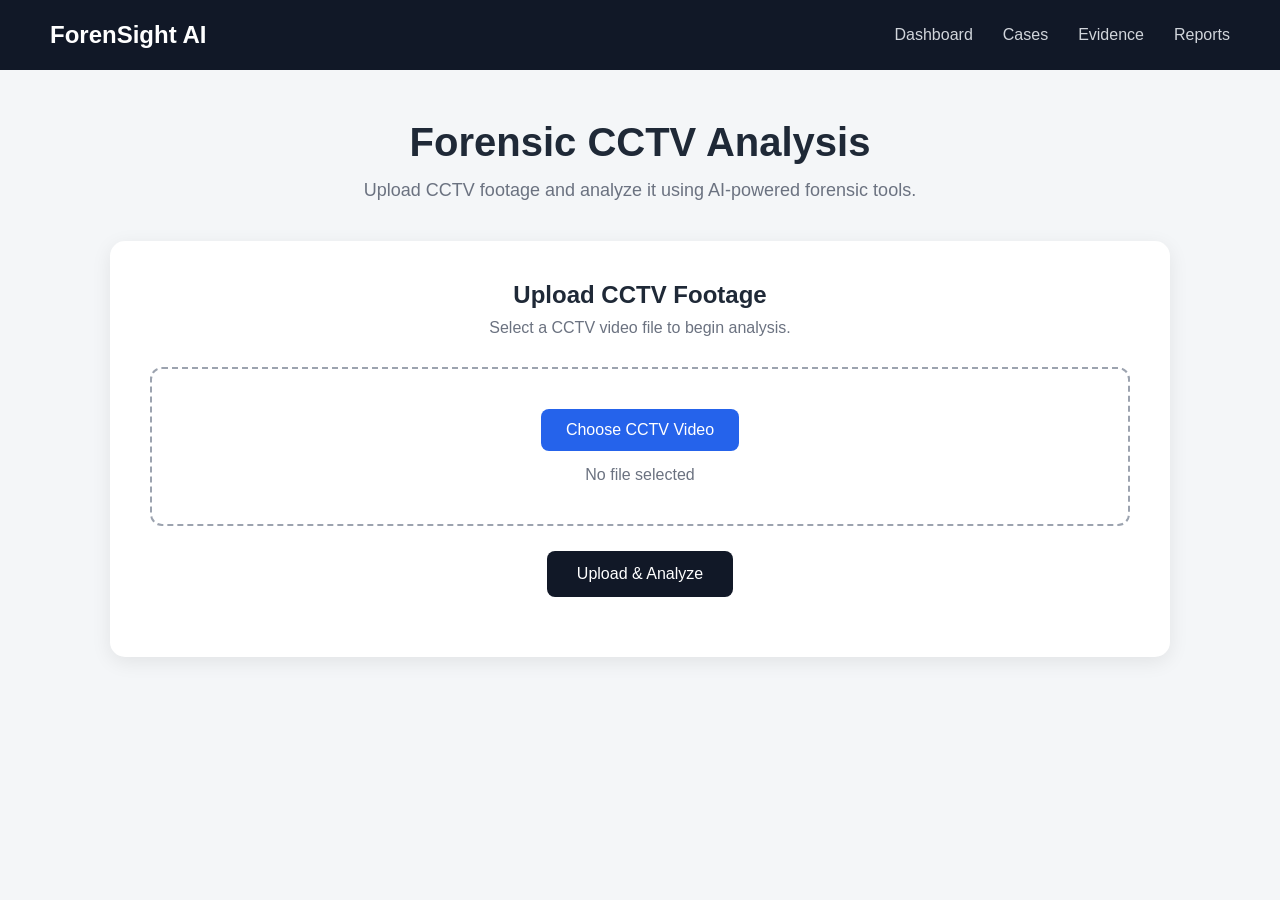
==== frontend/index.html @ e1da3670 "Add ForenSight AI FastAPI backend and frontend" ====
<!DOCTYPE html>
<html lang="en">

<head>
    <meta charset="UTF-8">

    <meta name="viewport"
          content="width=device-width, initial-scale=1.0">

    <title>ForenSight AI</title>

    <link rel="stylesheet" href="style.css">
</head>

<body>

    <nav class="navbar">

        <div class="logo">
            ForenSight AI
        </div>

        <div class="nav-links">
            <a href="#">Dashboard</a>
            <a href="#">Cases</a>
            <a href="#">Evidence</a>
            <a href="#">Reports</a>
        </div>

    </nav>


    <main class="container">

        <section class="hero">

            <h1>Forensic CCTV Analysis</h1>

            <p>
                Upload CCTV footage and analyze it using
                AI-powered forensic tools.
            </p>

        </section>


        <section class="upload-card">

            <h2>Upload CCTV Footage</h2>

            <p class="description">
                Select a CCTV video file to begin analysis.
            </p>

            <div class="upload-area">

                <input
                    type="file"
                    id="videoInput"
                    accept="video/*"
                >

                <label for="videoInput">
                    Choose CCTV Video
                </label>

                <p id="fileName">
                    No file selected
                </p>

            </div>


            <button
                id="uploadButton"
                onclick="uploadVideo()">

                Upload & Analyze

            </button>


            <div
                id="status"
                class="status">
            </div>

        </section>


        <section
            id="result"
            class="result-card hidden">

            <h2>Upload Result</h2>

            <div id="resultContent"></div>

        </section>

    </main>


    <script src="script.js"></script>

</body>

</html>
---- frontend/style.css ----
* {
    margin: 0;
    padding: 0;
    box-sizing: border-box;
}

body {
    font-family: Arial, sans-serif;
    background: #f4f6f8;
    color: #1f2937;
}


/* Navbar */

.navbar {
    height: 70px;
    background: #111827;
    color: white;

    display: flex;
    align-items: center;
    justify-content: space-between;

    padding: 0 50px;
}

.logo {
    font-size: 24px;
    font-weight: bold;
}

.nav-links {
    display: flex;
    gap: 30px;
}

.nav-links a {
    color: #d1d5db;
    text-decoration: none;
}

.nav-links a:hover {
    color: white;
}


/* Main */

.container {
    max-width: 1100px;
    margin: auto;
    padding: 50px 20px;
}


/* Hero */

.hero {
    text-align: center;
    margin-bottom: 40px;
}

.hero h1 {
    font-size: 40px;
    margin-bottom: 15px;
}

.hero p {
    color: #6b7280;
    font-size: 18px;
}


/* Upload card */

.upload-card {
    background: white;
    padding: 40px;

    border-radius: 15px;

    box-shadow:
        0 5px 20px rgba(0, 0, 0, 0.08);

    text-align: center;
}

.upload-card h2 {
    margin-bottom: 10px;
}

.description {
    color: #6b7280;
    margin-bottom: 30px;
}


/* Upload area */

.upload-area {
    border: 2px dashed #9ca3af;

    border-radius: 12px;

    padding: 40px;

    margin-bottom: 25px;
}

.upload-area input {
    display: none;
}

.upload-area label {
    display: inline-block;

    padding: 12px 25px;

    background: #2563eb;

    color: white;

    border-radius: 8px;

    cursor: pointer;
}

.upload-area label:hover {
    background: #1d4ed8;
}

#fileName {
    margin-top: 15px;
    color: #6b7280;
}


/* Button */

button {
    border: none;

    background: #111827;

    color: white;

    padding: 14px 30px;

    border-radius: 8px;

    font-size: 16px;

    cursor: pointer;
}

button:hover {
    background: #374151;
}

button:disabled {
    background: #9ca3af;
    cursor: not-allowed;
}


/* Status */

.status {
    margin-top: 20px;
    font-weight: bold;
}


/* Result */

.result-card {
    background: white;

    margin-top: 30px;

    padding: 30px;

    border-radius: 15px;

    box-shadow:
        0 5px 20px rgba(0, 0, 0, 0.08);
}

.result-card h2 {
    margin-bottom: 20px;
}

.hidden {
    display: none;
}
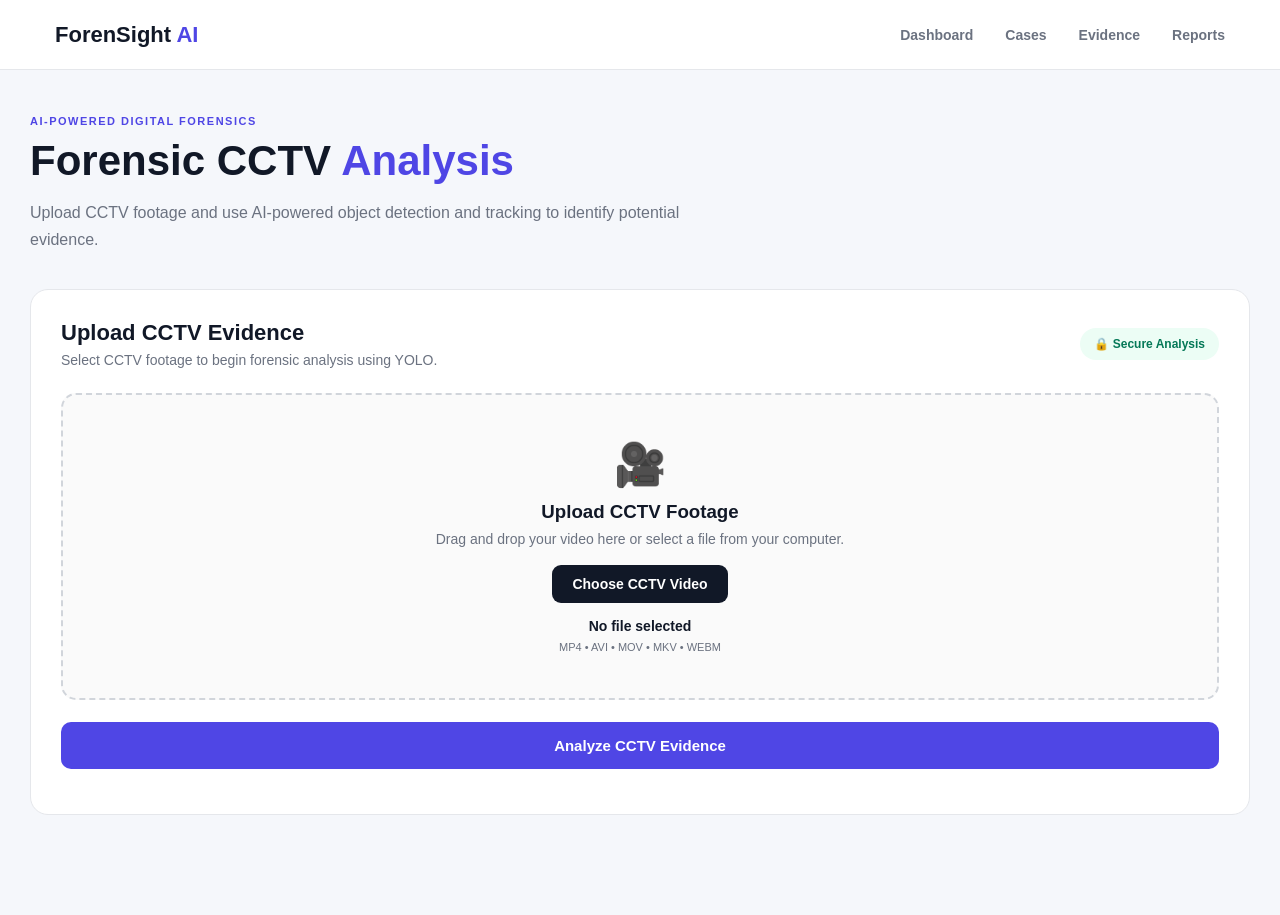
==== commit 2331f1c2: "Update YOLO video processing and download functionality" ====
--- a/frontend/index.html
+++ b/frontend/index.html
@@ -1,108 +1,500 @@
 <!DOCTYPE html>
+
 <html lang="en">
 
 <head>
+
+
     <meta charset="UTF-8">
 
-    <meta name="viewport"
-          content="width=device-width, initial-scale=1.0">
+    <meta name="viewport" content="width=device-width, initial-scale=1.0">
 
     <title>ForenSight AI</title>
 
     <link rel="stylesheet" href="style.css">
+
+
 </head>
 
 <body>
 
+    <!-- NAVBAR -->
+
     <nav class="navbar">
 
         <div class="logo">
-            ForenSight AI
+            ForenSight <span>AI</span>
         </div>
 
         <div class="nav-links">
+
             <a href="#">Dashboard</a>
             <a href="#">Cases</a>
             <a href="#">Evidence</a>
             <a href="#">Reports</a>
+
         </div>
 
     </nav>
 
 
+    <!-- MAIN -->
+
     <main class="container">
 
+        <!-- HERO -->
+
         <section class="hero">
 
-            <h1>Forensic CCTV Analysis</h1>
-
-            <p>
-                Upload CCTV footage and analyze it using
-                AI-powered forensic tools.
-            </p>
+            <div>
+
+                <div class="eyebrow">
+                    AI-POWERED DIGITAL FORENSICS
+                </div>
+
+                <h1>
+                    Forensic CCTV
+                    <span>Analysis</span>
+                </h1>
+
+                <p>
+                    Upload CCTV footage and use AI-powered
+                    object detection and tracking to identify
+                    potential evidence.
+                </p>
+
+            </div>
 
         </section>
 
 
+        <!-- UPLOAD -->
+
         <section class="upload-card">
 
-            <h2>Upload CCTV Footage</h2>
-
-            <p class="description">
-                Select a CCTV video file to begin analysis.
-            </p>
+            <div class="section-title">
+
+                <div>
+
+                    <h2>
+                        Upload CCTV Evidence
+                    </h2>
+
+                    <p class="description">
+                        Select CCTV footage to begin forensic
+                        analysis using YOLO.
+                    </p>
+
+                </div>
+
+                <div class="security-badge">
+                    🔒 Secure Analysis
+                </div>
+
+            </div>
+
 
             <div class="upload-area">
 
-                <input
-                    type="file"
-                    id="videoInput"
-                    accept="video/*"
-                >
-
-                <label for="videoInput">
+                <div class="upload-icon">
+                    🎥
+                </div>
+
+                <h3>
+                    Upload CCTV Footage
+                </h3>
+
+                <p>
+                    Drag and drop your video here or
+                    select a file from your computer.
+                </p>
+
+                <input type="file" id="videoInput" accept="video/mp4,video/avi,video/mov,video/mkv,video/webm">
+
+                <label for="videoInput" class="choose-button">
+
                     Choose CCTV Video
+
                 </label>
 
-                <p id="fileName">
+                <p id="fileName" class="file-name">
                     No file selected
                 </p>
 
-            </div>
-
-
-            <button
-                id="uploadButton"
-                onclick="uploadVideo()">
-
-                Upload & Analyze
+                <p class="supported">
+                    MP4 • AVI • MOV • MKV • WEBM
+                </p>
+
+            </div>
+
+
+            <button id="uploadButton" class="analyze-button" onclick="uploadVideo()">
+
+                <span id="buttonText">
+                    Analyze CCTV Evidence
+                </span>
 
             </button>
 
 
-            <div
-                id="status"
-                class="status">
+            <!-- STATUS -->
+
+            <div id="status" class="status">
             </div>
 
         </section>
 
 
-        <section
-            id="result"
-            class="result-card hidden">
-
-            <h2>Upload Result</h2>
-
-            <div id="resultContent"></div>
+        <!-- LOADING -->
+
+        <section id="loading" class="loading-card hidden">
+
+            <div class="spinner"></div>
+
+            <h3>
+                Analyzing CCTV Footage
+            </h3>
+
+            <p>
+                YOLO is detecting and tracking objects.
+                Please wait while the evidence is processed.
+            </p>
 
         </section>
 
+
+        <!-- RESULTS -->
+
+        <section id="result" class="results-section hidden">
+
+
+            <!-- RESULT HEADER -->
+
+            <div class="result-header">
+
+                <div>
+
+                    <div class="eyebrow">
+                        ANALYSIS COMPLETE
+                    </div>
+
+                    <h2>
+                        Evidence Analysis Results
+                    </h2>
+
+                    <p id="analysisId">
+                    </p>
+
+                </div>
+
+
+                <a id="downloadJson" class="download-button" href="#" download>
+
+                    ↓ Download Evidence JSON
+
+                </a>
+
+            </div>
+
+
+            <!-- STAT CARDS -->
+
+            <div class="stats-grid">
+
+                <div class="stat-card">
+
+                    <div class="stat-icon">
+                        🎯
+                    </div>
+
+                    <div>
+
+                        <p>
+                            Total Detections
+                        </p>
+
+                        <h2 id="totalDetections">
+                            0
+                        </h2>
+
+                    </div>
+
+                </div>
+
+
+                <div class="stat-card">
+
+                    <div class="stat-icon">
+                        👤
+                    </div>
+
+                    <div>
+
+                        <p>
+                            Persons
+                        </p>
+
+                        <h2 id="personCount">
+                            0
+                        </h2>
+
+                    </div>
+
+                </div>
+
+
+                <div class="stat-card">
+
+                    <div class="stat-icon">
+                        🚗
+                    </div>
+
+                    <div>
+
+                        <p>
+                            Vehicles
+                        </p>
+
+                        <h2 id="vehicleCount">
+                            0
+                        </h2>
+
+                    </div>
+
+                </div>
+
+
+                <div class="stat-card">
+
+                    <div class="stat-icon">
+                        🔎
+                    </div>
+
+                    <div>
+
+                        <p>
+                            Object Types
+                        </p>
+
+                        <h2 id="objectTypeCount">
+                            0
+                        </h2>
+
+                    </div>
+
+                </div>
+
+            </div>
+
+
+            <!-- OBJECT SUMMARY -->
+
+            <div class="content-card">
+
+                <div class="card-heading">
+
+                    <div>
+
+                        <h2>
+                            Detection Summary
+                        </h2>
+
+                        <p>
+                            Objects identified in the CCTV
+                            footage.
+                        </p>
+
+                    </div>
+
+                </div>
+
+
+                <div id="objectSummary" class="object-grid">
+
+                </div>
+
+            </div>
+
+
+            <!-- ANNOTATED VIDEO -->
+
+            <div class="content-card">
+
+                <div class="card-heading">
+
+                    <div>
+
+                        <h2>
+                            Annotated CCTV Footage
+                        </h2>
+
+                        <p>
+                            YOLO object detection and tracking
+                            results.
+                        </p>
+
+                    </div>
+
+                </div>
+
+
+                <div class="video-download-section">
+
+                    <a id="downloadVideo" href="#" class="download-btn">
+                        ⬇ Download Annotated Video
+                    </a>
+
+                </div>
+
+            </div>
+
+
+            <!-- DETECTION EVENTS -->
+
+            <div class="content-card">
+
+                <div class="card-heading">
+
+                    <div>
+
+                        <h2>
+                            Detection Events
+                        </h2>
+
+                        <p>
+                            Objects detected throughout the
+                            CCTV footage.
+                        </p>
+
+                    </div>
+
+                </div>
+
+
+                <div class="table-wrapper">
+
+                    <table>
+
+                        <thead>
+
+                            <tr>
+
+                                <th>
+                                    Object
+                                </th>
+
+                                <th>
+                                    Track ID
+                                </th>
+
+                                <th>
+                                    Timestamp
+                                </th>
+
+                                <th>
+                                    Confidence
+                                </th>
+
+                                <th>
+                                    Frame
+                                </th>
+
+                                <th>
+                                    Bounding Box
+                                </th>
+
+                            </tr>
+
+                        </thead>
+
+                        <tbody id="detectionsTable">
+
+                        </tbody>
+
+                    </table>
+
+                </div>
+
+
+                <p id="tableNote" class="table-note">
+
+                </p>
+
+            </div>
+
+
+            <!-- FORENSIC INFORMATION -->
+
+            <div class="content-card forensic-card">
+
+                <div class="card-heading">
+
+                    <div>
+
+                        <h2>
+                            Forensic Evidence Information
+                        </h2>
+
+                        <p>
+                            Information generated from the
+                            CCTV analysis.
+                        </p>
+
+                    </div>
+
+                </div>
+
+
+                <div class="forensic-grid">
+
+                    <div>
+
+                        <span>
+                            Analysis ID
+                        </span>
+
+                        <strong id="forensicAnalysisId">
+                        </strong>
+
+                    </div>
+
+
+                    <div>
+
+                        <span>
+                            Total Detections
+                        </span>
+
+                        <strong id="forensicDetections">
+                        </strong>
+
+                    </div>
+
+
+                    <div>
+
+                        <span>
+                            Processing Status
+                        </span>
+
+                        <strong class="complete">
+                            Complete
+                        </strong>
+
+                    </div>
+
+                </div>
+
+            </div>
+
+        </section>
+
     </main>
 
 
     <script src="script.js"></script>
 
+
 </body>
 
 </html>
--- a/frontend/style.css
+++ b/frontend/style.css
@@ -1,196 +1,611 @@
 * {
-    margin: 0;
-    padding: 0;
-    box-sizing: border-box;
-}
+  margin: 0;
+  padding: 0;
+  box-sizing: border-box;
+  }
 
 body {
-    font-family: Arial, sans-serif;
-    background: #f4f6f8;
-    color: #1f2937;
-}
-
-
-/* Navbar */
+font-family: Arial, Helvetica, sans-serif;
+background: #f5f7fb;
+color: #111827;
+}
+
+/* NAVBAR */
 
 .navbar {
-    height: 70px;
-    background: #111827;
-    color: white;
-
-    display: flex;
-    align-items: center;
-    justify-content: space-between;
-
-    padding: 0 50px;
+height: 70px;
+background: #ffffff;
+border-bottom: 1px solid #e5e7eb;
+
+
+display: flex;
+align-items: center;
+justify-content: space-between;
+
+padding: 0 55px;
+
+position: sticky;
+top: 0;
+z-index: 100;
+
+
 }
 
 .logo {
-    font-size: 24px;
-    font-weight: bold;
+font-size: 22px;
+font-weight: 700;
+color: #111827;
+}
+
+.logo span {
+color: #4f46e5;
 }
 
 .nav-links {
-    display: flex;
-    gap: 30px;
+display: flex;
+gap: 32px;
 }
 
 .nav-links a {
-    color: #d1d5db;
+text-decoration: none;
+color: #6b7280;
+font-size: 14px;
+font-weight: 600;
+padding: 25px 0;
+}
+
+.nav-links a:hover,
+.nav-links a.active {
+color: #4f46e5;
+}
+
+/* MAIN */
+
+.container {
+max-width: 1350px;
+margin: auto;
+padding: 45px 30px 70px;
+}
+
+/* HERO */
+
+.hero {
+margin-bottom: 35px;
+}
+
+.eyebrow {
+color: #4f46e5;
+font-size: 11px;
+font-weight: 700;
+letter-spacing: 1.5px;
+margin-bottom: 10px;
+}
+
+.hero h1 {
+font-size: 42px;
+line-height: 1.15;
+margin-bottom: 14px;
+}
+
+.hero h1 span {
+color: #4f46e5;
+}
+
+.hero p {
+max-width: 650px;
+color: #6b7280;
+line-height: 1.7;
+font-size: 16px;
+}
+
+/* UPLOAD CARD */
+
+.upload-card {
+background: #ffffff;
+border: 1px solid #e5e7eb;
+border-radius: 18px;
+padding: 30px;
+margin-bottom: 30px;
+}
+
+.section-title {
+display: flex;
+justify-content: space-between;
+align-items: center;
+margin-bottom: 25px;
+}
+
+.section-title h2 {
+font-size: 22px;
+margin-bottom: 6px;
+}
+
+.description {
+color: #6b7280;
+font-size: 14px;
+}
+
+.security-badge {
+background: #ecfdf5;
+color: #047857;
+padding: 9px 14px;
+border-radius: 20px;
+font-size: 12px;
+font-weight: 600;
+}
+
+/* UPLOAD AREA */
+
+.upload-area {
+border: 2px dashed #d1d5db;
+border-radius: 15px;
+padding: 45px 20px;
+text-align: center;
+background: #fafafa;
+transition: 0.2s;
+}
+
+.upload-area:hover {
+border-color: #4f46e5;
+background: #f8f7ff;
+}
+
+.upload-icon {
+font-size: 42px;
+margin-bottom: 12px;
+}
+
+.upload-area h3 {
+margin-bottom: 8px;
+}
+
+.upload-area p {
+color: #6b7280;
+font-size: 14px;
+}
+
+#videoInput {
+display: none;
+}
+
+.choose-button {
+display: inline-block;
+margin-top: 18px;
+padding: 11px 20px;
+background: #111827;
+color: white;
+border-radius: 9px;
+cursor: pointer;
+font-size: 14px;
+font-weight: 600;
+}
+
+.choose-button:hover {
+background: #374151;
+}
+
+.file-name {
+margin-top: 15px;
+font-weight: 600;
+color: #111827 !important;
+}
+
+.supported {
+margin-top: 7px;
+font-size: 11px !important;
+}
+
+/* ANALYZE BUTTON */
+
+.analyze-button {
+width: 100%;
+border: none;
+border-radius: 10px;
+background: #4f46e5;
+color: white;
+padding: 15px;
+margin-top: 22px;
+font-size: 15px;
+font-weight: 700;
+cursor: pointer;
+}
+
+.analyze-button:hover {
+background: #4338ca;
+}
+
+.analyze-button:disabled {
+opacity: 0.55;
+cursor: not-allowed;
+}
+
+/* STATUS */
+
+.status {
+margin-top: 15px;
+text-align: center;
+font-size: 14px;
+}
+
+.status.error {
+color: #dc2626;
+}
+
+.status.success {
+color: #059669;
+}
+
+/* LOADING */
+
+.loading-card {
+background: white;
+border: 1px solid #e5e7eb;
+border-radius: 16px;
+text-align: center;
+padding: 45px;
+margin-bottom: 30px;
+}
+
+.spinner {
+width: 42px;
+height: 42px;
+margin: 0 auto 20px;
+
+
+border: 4px solid #e5e7eb;
+border-top-color: #4f46e5;
+
+border-radius: 50%;
+
+animation: spin 0.9s linear infinite;
+
+
+}
+
+@keyframes spin {
+
+
+from {
+    transform: rotate(0deg);
+}
+
+to {
+    transform: rotate(360deg);
+}
+
+
+}
+
+.loading-card h3 {
+margin-bottom: 8px;
+}
+
+.loading-card p {
+color: #6b7280;
+font-size: 14px;
+}
+
+/* RESULTS */
+
+.results-section {
+margin-top: 40px;
+}
+
+.result-header {
+display: flex;
+justify-content: space-between;
+align-items: center;
+margin-bottom: 25px;
+}
+
+.result-header h2 {
+font-size: 27px;
+margin-bottom: 6px;
+}
+
+.result-header p {
+color: #6b7280;
+font-size: 13px;
+}
+
+.download-button {
+text-decoration: none;
+border: 1px solid #d1d5db;
+background: white;
+color: #111827;
+
+
+padding: 11px 17px;
+border-radius: 9px;
+
+font-size: 13px;
+font-weight: 600;
+
+
+}
+
+.download-button:hover {
+border-color: #4f46e5;
+color: #4f46e5;
+}
+
+/* STATS */
+
+.stats-grid {
+display: grid;
+grid-template-columns: repeat(4, 1fr);
+gap: 18px;
+margin-bottom: 25px;
+}
+
+.stat-card {
+background: white;
+border: 1px solid #e5e7eb;
+border-radius: 14px;
+
+
+padding: 22px;
+
+display: flex;
+align-items: center;
+gap: 15px;
+
+
+}
+
+.stat-icon {
+width: 48px;
+height: 48px;
+
+
+display: flex;
+align-items: center;
+justify-content: center;
+
+background: #f3f4f6;
+border-radius: 12px;
+
+font-size: 22px;
+
+
+}
+
+.stat-card p {
+color: #6b7280;
+font-size: 12px;
+}
+
+.stat-card h2 {
+font-size: 27px;
+margin-top: 4px;
+}
+
+/* CONTENT CARD */
+
+.content-card {
+background: white;
+border: 1px solid #e5e7eb;
+border-radius: 16px;
+padding: 25px;
+margin-bottom: 25px;
+}
+
+.card-heading {
+margin-bottom: 22px;
+}
+
+.card-heading h2 {
+font-size: 20px;
+margin-bottom: 5px;
+}
+
+.card-heading p {
+color: #6b7280;
+font-size: 13px;
+}
+
+/* OBJECT GRID */
+
+.object-grid {
+display: grid;
+grid-template-columns:
+repeat(auto-fill, minmax(170px, 1fr));
+
+gap: 15px;
+
+
+}
+
+.object-card {
+border: 1px solid #e5e7eb;
+border-radius: 12px;
+padding: 18px;
+background: #fafafa;
+}
+
+.object-name {
+text-transform: capitalize;
+font-weight: 700;
+}
+
+.object-count {
+font-size: 28px;
+font-weight: 700;
+margin-top: 8px;
+}
+
+.object-label {
+color: #6b7280;
+font-size: 12px;
+margin-top: 3px;
+}
+
+/* VIDEO */
+
+.video-container {
+width: 100%;
+background: skyblue;
+border-radius: 12px;
+overflow: hidden;
+}
+
+.video-download-section {
+    margin-top: 20px;
+    text-align: center;
+}
+
+.download-btn {
+    display: inline-block;
+    padding: 12px 22px;
+    border-radius: 8px;
     text-decoration: none;
-}
-
-.nav-links a:hover {
-    color: white;
-}
-
-
-/* Main */
+    font-weight: 600;
+    cursor: pointer;
+}
+
+
+/* TABLE */
+
+.table-wrapper {
+width: 100%;
+overflow-x: auto;
+}
+
+table {
+width: 100%;
+border-collapse: collapse;
+min-width: 800px;
+}
+
+th {
+background: #f9fafb;
+color: #6b7280;
+text-align: left;
+
+
+font-size: 11px;
+text-transform: uppercase;
+letter-spacing: 0.5px;
+
+padding: 13px;
+border-bottom: 1px solid #e5e7eb;
+
+
+}
+
+td {
+padding: 13px;
+border-bottom: 1px solid #f0f0f0;
+
+
+font-size: 13px;
+
+
+}
+
+td strong {
+text-transform: capitalize;
+}
+
+.table-note {
+margin-top: 15px;
+color: #6b7280;
+font-size: 12px;
+}
+
+
+
+
+/* FORENSIC INFO */
+
+.forensic-grid {
+display: grid;
+grid-template-columns: repeat(3, 1fr);
+gap: 18px;
+}
+
+.forensic-grid div {
+background: #f9fafb;
+border: 1px solid #e5e7eb;
+border-radius: 10px;
+padding: 17px;
+}
+
+.forensic-grid span {
+display: block;
+color: #6b7280;
+font-size: 12px;
+margin-bottom: 7px;
+}
+
+.forensic-grid strong {
+font-size: 14px;
+}
+
+.complete {
+color: #059669;
+}
+
+/* HIDDEN */
+
+.hidden {
+display: none !important;
+}
+
+/* MOBILE */
+
+@media (max-width: 900px) {
+
+
+.stats-grid {
+    grid-template-columns: repeat(2, 1fr);
+}
+
+.forensic-grid {
+    grid-template-columns: 1fr;
+}
+
+
+}
+
+@media (max-width: 650px) {
+
+
+.navbar {
+    padding: 0 20px;
+}
+
+.nav-links {
+    gap: 14px;
+}
+
+.nav-links a {
+    font-size: 12px;
+}
 
 .container {
-    max-width: 1100px;
-    margin: auto;
-    padding: 50px 20px;
-}
-
-
-/* Hero */
-
-.hero {
-    text-align: center;
-    margin-bottom: 40px;
+    padding: 30px 15px;
 }
 
 .hero h1 {
-    font-size: 40px;
-    margin-bottom: 15px;
-}
-
-.hero p {
-    color: #6b7280;
-    font-size: 18px;
-}
-
-
-/* Upload card */
-
-.upload-card {
-    background: white;
-    padding: 40px;
-
-    border-radius: 15px;
-
-    box-shadow:
-        0 5px 20px rgba(0, 0, 0, 0.08);
-
-    text-align: center;
-}
-
-.upload-card h2 {
-    margin-bottom: 10px;
-}
-
-.description {
-    color: #6b7280;
-    margin-bottom: 30px;
-}
-
-
-/* Upload area */
-
-.upload-area {
-    border: 2px dashed #9ca3af;
-
-    border-radius: 12px;
-
-    padding: 40px;
-
-    margin-bottom: 25px;
-}
-
-.upload-area input {
-    display: none;
-}
-
-.upload-area label {
-    display: inline-block;
-
-    padding: 12px 25px;
-
-    background: #2563eb;
-
-    color: white;
-
-    border-radius: 8px;
-
-    cursor: pointer;
-}
-
-.upload-area label:hover {
-    background: #1d4ed8;
-}
-
-#fileName {
-    margin-top: 15px;
-    color: #6b7280;
-}
-
-
-/* Button */
-
-button {
-    border: none;
-
-    background: #111827;
-
-    color: white;
-
-    padding: 14px 30px;
-
-    border-radius: 8px;
-
-    font-size: 16px;
-
-    cursor: pointer;
-}
-
-button:hover {
-    background: #374151;
-}
-
-button:disabled {
-    background: #9ca3af;
-    cursor: not-allowed;
-}
-
-
-/* Status */
-
-.status {
-    margin-top: 20px;
-    font-weight: bold;
-}
-
-
-/* Result */
-
-.result-card {
-    background: white;
-
-    margin-top: 30px;
-
-    padding: 30px;
-
-    border-radius: 15px;
-
-    box-shadow:
-        0 5px 20px rgba(0, 0, 0, 0.08);
-}
-
-.result-card h2 {
-    margin-bottom: 20px;
-}
-
-.hidden {
-    display: none;
-}+    font-size: 32px;
+}
+
+.section-title,
+.result-header {
+    align-items: flex-start;
+    flex-direction: column;
+    gap: 15px;
+}
+
+.stats-grid {
+    grid-template-columns: 1fr;
+}
+
+.upload-card,
+.content-card {
+    padding: 20px;
+}
+
+
+}
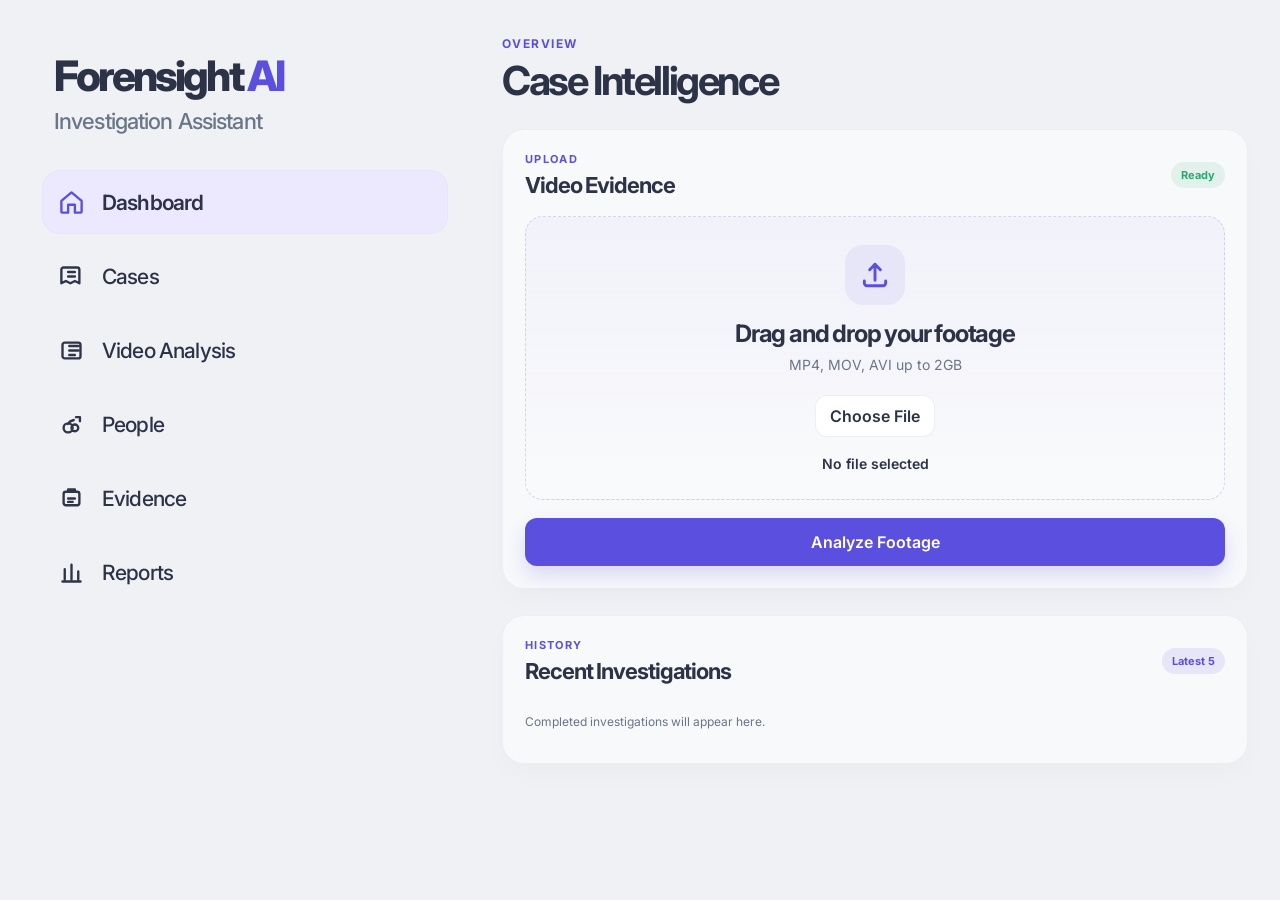
==== commit d0dd9d3e: "Updated frontend" ====
--- a/frontend/index.html
+++ b/frontend/index.html
@@ -1,500 +1,172 @@
 <!DOCTYPE html>
+<html lang="en">
+<head>
+  <meta charset="UTF-8" />
+  <meta name="viewport" content="width=device-width, initial-scale=1.0" />
+  <title>Forensight AI</title>
+  <link rel="preconnect" href="https://fonts.googleapis.com" />
+  <link rel="preconnect" href="https://fonts.gstatic.com" crossorigin />
+  <link href="https://fonts.googleapis.com/css2?family=Inter:wght@400;500;600;700;800&display=swap" rel="stylesheet" />
+  <link rel="stylesheet" href="css/style.css" />
+</head>
+<body>
+  <div class="app-shell">
+    <aside class="sidebar">
+      <div class="brand">
+        <div class="brand-title">Forensight <span>AI</span></div>
+        <div class="brand-subtitle">Investigation Assistant</div>
+      </div>
 
-<html lang="en">
-
-<head>
-
-
-    <meta charset="UTF-8">
-
-    <meta name="viewport" content="width=device-width, initial-scale=1.0">
-
-    <title>ForenSight AI</title>
-
-    <link rel="stylesheet" href="style.css">
-
-
-</head>
-
-<body>
-
-    <!-- NAVBAR -->
-
-    <nav class="navbar">
-
-        <div class="logo">
-            ForenSight <span>AI</span>
+      <nav class="nav" aria-label="Sidebar navigation">
+        <div class="nav-item active">
+          <span class="nav-icon" aria-hidden="true">
+            <svg viewBox="0 0 24 24"><path d="M3 10.5 12 3l9 7.5V20a1 1 0 0 1-1 1h-5v-7H9v7H4a1 1 0 0 1-1-1z"/></svg>
+          </span>
+          <span>Dashboard</span>
         </div>
 
-        <div class="nav-links">
-
-            <a href="#">Dashboard</a>
-            <a href="#">Cases</a>
-            <a href="#">Evidence</a>
-            <a href="#">Reports</a>
-
+        <div class="nav-item">
+          <span class="nav-icon" aria-hidden="true">
+            <svg viewBox="0 0 24 24"><path d="M7 4h10a2 2 0 0 1 2 2v12l-4-2-4 2-4-2-4 2V6a2 2 0 0 1 2-2zm2 4h6M9 12h6"/></svg>
+          </span>
+          <span>Cases</span>
         </div>
 
-    </nav>
+        <div class="nav-item">
+          <span class="nav-icon" aria-hidden="true">
+            <svg viewBox="0 0 24 24"><path d="M6 5h12a2 2 0 0 1 2 2v10a2 2 0 0 1-2 2H6a2 2 0 0 1-2-2V7a2 2 0 0 1 2-2zm4 3h8M10 12h8M10 16h5"/></svg>
+          </span>
+          <span>Video Analysis</span>
+        </div>
 
+        <div class="nav-item">
+          <span class="nav-icon" aria-hidden="true">
+            <svg viewBox="0 0 24 24"><path d="M9 19a4 4 0 1 1 0-8 4 4 0 0 1 0 8zm6-1a3 3 0 1 1 0-6 3 3 0 0 1 0 6zM8.5 11.5c1.4-1.8 3.4-3 5.5-3.5M16 5.5h3.5V9"/></svg>
+          </span>
+          <span>People</span>
+        </div>
 
-    <!-- MAIN -->
+        <div class="nav-item">
+          <span class="nav-icon" aria-hidden="true">
+            <svg viewBox="0 0 24 24"><path d="M7 6h10a2 2 0 0 1 2 2v8a2 2 0 0 1-2 2H7a2 2 0 0 1-2-2V8a2 2 0 0 1 2-2zm2 0V4h6v2M9 12h6M9 15h4"/></svg>
+          </span>
+          <span>Evidence</span>
+        </div>
 
-    <main class="container">
+        <div class="nav-item">
+          <span class="nav-icon" aria-hidden="true">
+            <svg viewBox="0 0 24 24"><path d="M6 18V9m6 9V5m6 13v-7M4 20h16"/></svg>
+          </span>
+          <span>Reports</span>
+        </div>
+      </nav>
+    </aside>
 
-        <!-- HERO -->
+    <main class="content-area" aria-label="Main content">
+      <div class="dashboard">
+        <header class="topbar">
+          <div>
+            <p class="eyebrow">Overview</p>
+            <h1>Case Intelligence</h1>
+          </div>
+        </header>
 
-        <section class="hero">
+        <section class="hero-row">
+          <div class="upload-panel panel">
+            <div class="panel-header">
+              <div>
+                <p class="eyebrow small">Upload</p>
+                <h2>Video Evidence</h2>
+              </div>
+              <span class="status-pill ok" id="statusPill">Ready</span>
+            </div>
 
-            <div>
+            <div class="upload-dropzone">
+              <input type="file" id="videoInput" accept="video/*" hidden />
+              <div class="upload-icon" aria-hidden="true">
+                <svg viewBox="0 0 24 24"><path d="M12 16V4m0 0 4 4m-4-4-4 4M4 16.5V18a2 2 0 0 0 2 2h12a2 2 0 0 0 2-2v-1.5"/></svg>
+              </div>
+              <h3>Drag and drop your footage</h3>
+              <p>MP4, MOV, AVI up to 2GB</p>
+              <button type="button" class="secondary-btn browse-btn" id="browseBtn">Choose File</button>
+              <div class="file-name" id="fileName">No file selected</div>
+            </div>
 
-                <div class="eyebrow">
-                    AI-POWERED DIGITAL FORENSICS
-                </div>
-
-                <h1>
-                    Forensic CCTV
-                    <span>Analysis</span>
-                </h1>
-
-                <p>
-                    Upload CCTV footage and use AI-powered
-                    object detection and tracking to identify
-                    potential evidence.
-                </p>
-
+            <div class="upload-actions">
+              <button type="button" class="primary-btn wide" id="analyzeBtn">Analyze Footage</button>
             </div>
+          </div>
 
         </section>
 
+        <section class="panel results-panel hidden" id="analysisResults" aria-live="polite">
+          <div class="panel-header">
+            <div>
+              <p class="eyebrow small">Analysis Output</p>
+              <h2>Detection Results</h2>
+            </div>
+            <div class="result-links">
+              <a class="secondary-btn" id="detectionsLink" href="#" target="_blank" rel="noreferrer">Open JSON</a>
+              <button type="button" class="primary-btn" id="annotatedVideoLink">View Annotated Video</button>
+            </div>
+          </div>
 
-        <!-- UPLOAD -->
+          <div class="video-preview hidden" id="videoPreview">
+            <video id="annotatedVideo" controls preload="auto">
+              Your browser does not support video playback.
+            </video>
+            <div class="video-actions">
+              <a class="secondary-btn" id="downloadVideoLink" href="#" download>Download Annotated Video</a>
+            </div>
+          </div>
 
-        <section class="upload-card">
+          <div class="result-summary">
+            <div class="result-stat">
+              <span>Total detections</span>
+              <strong id="totalDetections">0</strong>
+            </div>
+            <div class="result-stat result-objects">
+              <span>Objects detected</span>
+              <div id="objectCounts">No objects detected</div>
+            </div>
+          </div>
 
-            <div class="section-title">
-
-                <div>
-
-                    <h2>
-                        Upload CCTV Evidence
-                    </h2>
-
-                    <p class="description">
-                        Select CCTV footage to begin forensic
-                        analysis using YOLO.
-                    </p>
-
-                </div>
-
-                <div class="security-badge">
-                    🔒 Secure Analysis
-                </div>
-
-            </div>
-
-
-            <div class="upload-area">
-
-                <div class="upload-icon">
-                    🎥
-                </div>
-
-                <h3>
-                    Upload CCTV Footage
-                </h3>
-
-                <p>
-                    Drag and drop your video here or
-                    select a file from your computer.
-                </p>
-
-                <input type="file" id="videoInput" accept="video/mp4,video/avi,video/mov,video/mkv,video/webm">
-
-                <label for="videoInput" class="choose-button">
-
-                    Choose CCTV Video
-
-                </label>
-
-                <p id="fileName" class="file-name">
-                    No file selected
-                </p>
-
-                <p class="supported">
-                    MP4 • AVI • MOV • MKV • WEBM
-                </p>
-
-            </div>
-
-
-            <button id="uploadButton" class="analyze-button" onclick="uploadVideo()">
-
-                <span id="buttonText">
-                    Analyze CCTV Evidence
-                </span>
-
-            </button>
-
-
-            <!-- STATUS -->
-
-            <div id="status" class="status">
-            </div>
-
+          <div class="table-wrap result-table-wrap">
+            <table>
+              <thead>
+                <tr>
+                  <th>Frame</th>
+                  <th>Time</th>
+                  <th>Object</th>
+                  <th>Confidence</th>
+                  <th>Track ID</th>
+                </tr>
+              </thead>
+              <tbody id="detectionsTable">
+                <tr><td colspan="5">No detections available.</td></tr>
+              </tbody>
+            </table>
+          </div>
+          <p class="result-note" id="resultNote"></p>
         </section>
 
-
-        <!-- LOADING -->
-
-        <section id="loading" class="loading-card hidden">
-
-            <div class="spinner"></div>
-
-            <h3>
-                Analyzing CCTV Footage
-            </h3>
-
-            <p>
-                YOLO is detecting and tracking objects.
-                Please wait while the evidence is processed.
-            </p>
-
+        <section class="panel recent-panel" id="recentInvestigationsPanel">
+          <div class="panel-header">
+            <div>
+              <p class="eyebrow small">History</p>
+              <h2>Recent Investigations</h2>
+            </div>
+            <span class="status-tag">Latest 5</span>
+          </div>
+          <div class="recent-list" id="recentInvestigationsList">
+            <p class="empty-state">Completed investigations will appear here.</p>
+          </div>
         </section>
 
+      </div>
+    </main>
+  </div>
 
-        <!-- RESULTS -->
-
-        <section id="result" class="results-section hidden">
-
-
-            <!-- RESULT HEADER -->
-
-            <div class="result-header">
-
-                <div>
-
-                    <div class="eyebrow">
-                        ANALYSIS COMPLETE
-                    </div>
-
-                    <h2>
-                        Evidence Analysis Results
-                    </h2>
-
-                    <p id="analysisId">
-                    </p>
-
-                </div>
-
-
-                <a id="downloadJson" class="download-button" href="#" download>
-
-                    ↓ Download Evidence JSON
-
-                </a>
-
-            </div>
-
-
-            <!-- STAT CARDS -->
-
-            <div class="stats-grid">
-
-                <div class="stat-card">
-
-                    <div class="stat-icon">
-                        🎯
-                    </div>
-
-                    <div>
-
-                        <p>
-                            Total Detections
-                        </p>
-
-                        <h2 id="totalDetections">
-                            0
-                        </h2>
-
-                    </div>
-
-                </div>
-
-
-                <div class="stat-card">
-
-                    <div class="stat-icon">
-                        👤
-                    </div>
-
-                    <div>
-
-                        <p>
-                            Persons
-                        </p>
-
-                        <h2 id="personCount">
-                            0
-                        </h2>
-
-                    </div>
-
-                </div>
-
-
-                <div class="stat-card">
-
-                    <div class="stat-icon">
-                        🚗
-                    </div>
-
-                    <div>
-
-                        <p>
-                            Vehicles
-                        </p>
-
-                        <h2 id="vehicleCount">
-                            0
-                        </h2>
-
-                    </div>
-
-                </div>
-
-
-                <div class="stat-card">
-
-                    <div class="stat-icon">
-                        🔎
-                    </div>
-
-                    <div>
-
-                        <p>
-                            Object Types
-                        </p>
-
-                        <h2 id="objectTypeCount">
-                            0
-                        </h2>
-
-                    </div>
-
-                </div>
-
-            </div>
-
-
-            <!-- OBJECT SUMMARY -->
-
-            <div class="content-card">
-
-                <div class="card-heading">
-
-                    <div>
-
-                        <h2>
-                            Detection Summary
-                        </h2>
-
-                        <p>
-                            Objects identified in the CCTV
-                            footage.
-                        </p>
-
-                    </div>
-
-                </div>
-
-
-                <div id="objectSummary" class="object-grid">
-
-                </div>
-
-            </div>
-
-
-            <!-- ANNOTATED VIDEO -->
-
-            <div class="content-card">
-
-                <div class="card-heading">
-
-                    <div>
-
-                        <h2>
-                            Annotated CCTV Footage
-                        </h2>
-
-                        <p>
-                            YOLO object detection and tracking
-                            results.
-                        </p>
-
-                    </div>
-
-                </div>
-
-
-                <div class="video-download-section">
-
-                    <a id="downloadVideo" href="#" class="download-btn">
-                        ⬇ Download Annotated Video
-                    </a>
-
-                </div>
-
-            </div>
-
-
-            <!-- DETECTION EVENTS -->
-
-            <div class="content-card">
-
-                <div class="card-heading">
-
-                    <div>
-
-                        <h2>
-                            Detection Events
-                        </h2>
-
-                        <p>
-                            Objects detected throughout the
-                            CCTV footage.
-                        </p>
-
-                    </div>
-
-                </div>
-
-
-                <div class="table-wrapper">
-
-                    <table>
-
-                        <thead>
-
-                            <tr>
-
-                                <th>
-                                    Object
-                                </th>
-
-                                <th>
-                                    Track ID
-                                </th>
-
-                                <th>
-                                    Timestamp
-                                </th>
-
-                                <th>
-                                    Confidence
-                                </th>
-
-                                <th>
-                                    Frame
-                                </th>
-
-                                <th>
-                                    Bounding Box
-                                </th>
-
-                            </tr>
-
-                        </thead>
-
-                        <tbody id="detectionsTable">
-
-                        </tbody>
-
-                    </table>
-
-                </div>
-
-
-                <p id="tableNote" class="table-note">
-
-                </p>
-
-            </div>
-
-
-            <!-- FORENSIC INFORMATION -->
-
-            <div class="content-card forensic-card">
-
-                <div class="card-heading">
-
-                    <div>
-
-                        <h2>
-                            Forensic Evidence Information
-                        </h2>
-
-                        <p>
-                            Information generated from the
-                            CCTV analysis.
-                        </p>
-
-                    </div>
-
-                </div>
-
-
-                <div class="forensic-grid">
-
-                    <div>
-
-                        <span>
-                            Analysis ID
-                        </span>
-
-                        <strong id="forensicAnalysisId">
-                        </strong>
-
-                    </div>
-
-
-                    <div>
-
-                        <span>
-                            Total Detections
-                        </span>
-
-                        <strong id="forensicDetections">
-                        </strong>
-
-                    </div>
-
-
-                    <div>
-
-                        <span>
-                            Processing Status
-                        </span>
-
-                        <strong class="complete">
-                            Complete
-                        </strong>
-
-                    </div>
-
-                </div>
-
-            </div>
-
-        </section>
-
-    </main>
-
-
-    <script src="script.js"></script>
-
-
+  <script src="js/dashboard.js"></script>
 </body>
-
-</html>+</html>
--- a/frontend/css/style.css
+++ b/frontend/css/style.css
@@ -0,0 +1,829 @@
+﻿:root {
+  --bg: #eff1f5;
+  --purple: #5b4fe0;
+  --purple-soft: #ece9ff;
+  --text: #2d3347;
+  --muted: #697687;
+  --panel: rgba(255, 255, 255, 0.58);
+  --line: rgba(45, 51, 71, 0.08);
+  --success: #2ca76d;
+  --warning: #d49b2f;
+  --danger: #df5a5a;
+}
+
+* {
+  box-sizing: border-box;
+}
+
+html, body {
+  margin: 0;
+  min-height: 100%;
+  background: var(--bg);
+  font-family: 'Inter', 'Segoe UI', sans-serif;
+  color: var(--text);
+}
+
+body {
+  min-height: 100vh;
+}
+
+button, input {
+  font: inherit;
+}
+
+.app-shell {
+  display: flex;
+  min-height: 100vh;
+  background: var(--bg);
+}
+
+.sidebar {
+  width: 470px;
+  padding: 54px 22px 0 42px;
+  background: rgba(255, 255, 255, 0.02);
+}
+
+.brand {
+  margin-left: 12px;
+}
+
+.brand-title {
+  font-size: 42px;
+  line-height: 1.05;
+  letter-spacing: -0.07em;
+  font-weight: 800;
+  color: var(--text);
+}
+
+.brand-title span {
+  color: var(--purple);
+}
+
+.brand-subtitle {
+  margin-top: 10px;
+  font-size: 22px;
+  letter-spacing: -0.04em;
+  color: var(--muted);
+  font-weight: 500;
+}
+
+.nav {
+  margin-top: 36px;
+  display: flex;
+  flex-direction: column;
+  gap: 10px;
+}
+
+.nav-item {
+  display: flex;
+  align-items: center;
+  width: 100%;
+  min-height: 64px;
+  padding: 0 18px 0 14px;
+  border-radius: 18px;
+  gap: 16px;
+  font-size: 21px;
+  letter-spacing: -0.04em;
+  color: var(--text);
+  font-weight: 500;
+  transition: background 0.2s ease, transform 0.2s ease;
+}
+
+.nav-item.active {
+  background: var(--purple-soft);
+  color: var(--text);
+  font-weight: 600;
+  box-shadow: inset 0 0 0 1px rgba(91, 79, 224, 0.03);
+}
+
+.nav-item:hover {
+  background: rgba(91, 79, 224, 0.04);
+}
+
+.nav-icon {
+  width: 30px;
+  height: 30px;
+  display: inline-flex;
+  align-items: center;
+  justify-content: center;
+  color: #2f3447;
+  flex-shrink: 0;
+}
+
+.nav-icon svg {
+  width: 27px;
+  height: 27px;
+  stroke: currentColor;
+  fill: none;
+  stroke-width: 2.1;
+  stroke-linecap: round;
+  stroke-linejoin: round;
+}
+
+.active .nav-icon {
+  color: var(--purple);
+}
+
+.content-area {
+  flex: 1;
+  min-height: 100vh;
+  background: rgba(255, 255, 255, 0.02);
+  padding: 36px 32px 48px;
+}
+
+.dashboard {
+  max-width: 1220px;
+  margin: 0 auto;
+}
+
+.topbar {
+  display: flex;
+  justify-content: space-between;
+  align-items: center;
+  gap: 20px;
+  margin-bottom: 26px;
+}
+
+.eyebrow {
+  margin: 0 0 8px;
+  color: var(--purple);
+  font-size: 12px;
+  letter-spacing: 0.12em;
+  text-transform: uppercase;
+  font-weight: 700;
+}
+
+.eyebrow.small {
+  font-size: 11px;
+  margin-bottom: 6px;
+}
+
+.topbar h1 {
+  margin: 0;
+  font-size: 40px;
+  line-height: 1.1;
+  letter-spacing: -0.06em;
+  color: var(--text);
+}
+
+.primary-btn,
+.secondary-btn {
+  border: 0;
+  border-radius: 12px;
+  font: inherit;
+  font-weight: 600;
+  cursor: pointer;
+}
+
+.primary-btn {
+  background: var(--purple);
+  color: #fff;
+  padding: 12px 18px;
+  box-shadow: 0 10px 20px rgba(91, 79, 224, 0.18);
+}
+
+.primary-btn.wide {
+  width: 100%;
+  padding: 14px 18px;
+}
+
+.primary-btn:disabled {
+  opacity: 0.7;
+  cursor: not-allowed;
+}
+
+.secondary-btn {
+  background: #fff;
+  color: var(--text);
+  border: 1px solid var(--line);
+  padding: 10px 14px;
+}
+
+.hero-row {
+  display: grid;
+  grid-template-columns: 1fr;
+  gap: 20px;
+  margin-bottom: 26px;
+}
+
+.panel {
+  background: var(--panel);
+  border: 1px solid rgba(45, 51, 71, 0.06);
+  border-radius: 22px;
+  padding: 22px;
+  box-shadow: 0 12px 24px rgba(20, 30, 60, 0.02);
+}
+
+.panel-header {
+  display: flex;
+  justify-content: space-between;
+  align-items: center;
+  gap: 16px;
+  margin-bottom: 18px;
+}
+
+.panel-header h2 {
+  margin: 0;
+  font-size: 22px;
+  letter-spacing: -0.05em;
+  color: var(--text);
+}
+
+.status-pill {
+  display: inline-flex;
+  align-items: center;
+  border-radius: 999px;
+  padding: 6px 10px;
+  font-size: 11px;
+  font-weight: 700;
+  background: rgba(91, 79, 224, 0.1);
+  color: var(--purple);
+}
+
+.status-pill.ok {
+  background: rgba(44, 167, 109, 0.1);
+  color: var(--success);
+}
+
+.status-pill.processing {
+  background: rgba(212, 155, 47, 0.12);
+  color: var(--warning);
+}
+
+.upload-dropzone {
+  border: 1.5px dashed rgba(91, 79, 224, 0.22);
+  border-radius: 18px;
+  background: linear-gradient(180deg, rgba(91, 79, 224, 0.04), rgba(255,255,255,0.2));
+  text-align: center;
+  padding: 28px 20px 24px;
+}
+
+.upload-icon {
+  width: 60px;
+  height: 60px;
+  margin: 0 auto 14px;
+  display: flex;
+  align-items: center;
+  justify-content: center;
+  border-radius: 18px;
+  background: rgba(91, 79, 224, 0.08);
+  color: var(--purple);
+}
+
+.upload-icon svg {
+  width: 32px;
+  height: 32px;
+  stroke: currentColor;
+  fill: none;
+  stroke-width: 2.2;
+  stroke-linecap: round;
+  stroke-linejoin: round;
+}
+
+.upload-dropzone h3 {
+  margin: 0 0 8px;
+  font-size: 24px;
+  letter-spacing: -0.05em;
+  color: var(--text);
+}
+
+.upload-dropzone p {
+  margin: 0;
+  color: var(--muted);
+  font-size: 14px;
+}
+
+.browse-btn {
+  margin-top: 22px;
+  background: #fff;
+  border: 1px solid var(--line);
+}
+
+.file-name {
+  margin-top: 18px;
+  color: var(--text);
+  font-size: 14px;
+  font-weight: 600;
+  min-height: 20px;
+}
+
+.file-name.warning {
+  color: #b85715;
+}
+
+.upload-actions {
+  margin-top: 18px;
+}
+
+.hidden {
+  display: none;
+}
+
+.results-panel {
+  margin-bottom: 26px;
+  scroll-margin-top: 24px;
+}
+
+.recent-panel {
+  margin-bottom: 26px;
+}
+
+.recent-list {
+  display: flex;
+  flex-direction: column;
+  gap: 10px;
+}
+
+.recent-item {
+  display: flex;
+  align-items: center;
+  justify-content: space-between;
+  gap: 20px;
+  padding: 14px 0;
+  border-bottom: 1px solid var(--line);
+}
+
+.recent-item:last-child {
+  border-bottom: 0;
+  padding-bottom: 0;
+}
+
+.recent-item-main {
+  min-width: 0;
+}
+
+.recent-item-main strong,
+.recent-item-main span,
+.recent-item-main small {
+  display: block;
+}
+
+.recent-item-main strong {
+  overflow: hidden;
+  color: var(--text);
+  text-overflow: ellipsis;
+  white-space: nowrap;
+}
+
+.recent-item-main span,
+.recent-item-main small,
+.empty-state {
+  color: var(--muted);
+  font-size: 12px;
+}
+
+.recent-item-main span {
+  margin-top: 4px;
+}
+
+.recent-item-main small {
+  margin-top: 3px;
+}
+
+.recent-item-actions {
+  display: flex;
+  flex-shrink: 0;
+  gap: 8px;
+}
+
+.recent-item-actions a,
+.recent-item-actions button {
+  text-decoration: none;
+  white-space: nowrap;
+}
+
+.result-links {
+  display: flex;
+  align-items: center;
+  gap: 10px;
+}
+
+.result-links a {
+  text-decoration: none;
+  white-space: nowrap;
+}
+
+.video-preview {
+  margin-bottom: 20px;
+  padding: 14px;
+  border-radius: 16px;
+  background: rgba(45, 51, 71, 0.06);
+}
+
+.video-preview video {
+  display: block;
+  width: 100%;
+  max-height: 480px;
+  border-radius: 10px;
+  background: #171a25;
+}
+
+.video-actions {
+  display: flex;
+  justify-content: flex-end;
+  margin-top: 12px;
+}
+
+.video-actions a {
+  text-decoration: none;
+}
+
+.result-summary {
+  display: grid;
+  grid-template-columns: 180px 1fr;
+  gap: 16px;
+  margin-bottom: 20px;
+}
+
+.result-stat {
+  min-height: 84px;
+  padding: 16px;
+  border-radius: 14px;
+  background: rgba(91, 79, 224, 0.06);
+}
+
+.result-stat > span {
+  display: block;
+  margin-bottom: 8px;
+  color: var(--muted);
+  font-size: 12px;
+  font-weight: 600;
+}
+
+.result-stat > strong {
+  font-size: 30px;
+  color: var(--purple);
+}
+
+.result-objects > div {
+  display: flex;
+  flex-wrap: wrap;
+  gap: 8px;
+}
+
+.object-count {
+  padding: 6px 9px;
+  border-radius: 8px;
+  background: #fff;
+  color: var(--muted);
+  font-size: 13px;
+}
+
+.object-count strong {
+  color: var(--text);
+}
+
+.result-table-wrap {
+  max-height: 310px;
+  overflow: auto;
+}
+
+.result-note {
+  margin: 12px 0 0;
+  color: var(--muted);
+  font-size: 12px;
+}
+
+.summary-list {
+  display: flex;
+  flex-direction: column;
+  gap: 18px;
+  margin-bottom: 18px;
+}
+
+.summary-item {
+  display: flex;
+  justify-content: space-between;
+  gap: 16px;
+  padding: 10px 0;
+  border-bottom: 1px solid var(--line);
+}
+
+.summary-item:last-child {
+  border-bottom: 0;
+}
+
+.summary-label {
+  color: var(--muted);
+  font-size: 13px;
+}
+
+.summary-item strong {
+  font-size: 16px;
+  letter-spacing: -0.04em;
+}
+
+.mini-chart {
+  display: flex;
+  align-items: end;
+  gap: 10px;
+  height: 120px;
+  padding-top: 12px;
+  border-radius: 16px;
+  background: linear-gradient(180deg, rgba(91,79,224,0.05), rgba(255,255,255,0.2));
+  padding: 18px 14px 10px;
+}
+
+.mini-chart span {
+  flex: 1;
+  border-radius: 12px 12px 0 0;
+  background: linear-gradient(180deg, rgba(91,79,224,0.88), rgba(91,79,224,0.35));
+}
+
+.stats-grid {
+  display: grid;
+  grid-template-columns: repeat(4, minmax(170px, 1fr));
+  gap: 18px;
+  margin-bottom: 26px;
+}
+
+.stat-card {
+  background: var(--panel);
+  border: 1px solid rgba(45, 51, 71, 0.06);
+  border-radius: 18px;
+  padding: 20px 18px;
+  display: flex;
+  align-items: center;
+  justify-content: space-between;
+  gap: 12px;
+}
+
+.stat-meta {
+  display: flex;
+  flex-direction: column;
+  gap: 8px;
+}
+
+.stat-meta span {
+  color: var(--muted);
+  font-size: 12px;
+}
+
+.stat-meta strong {
+  font-size: 28px;
+  letter-spacing: -0.05em;
+  color: var(--text);
+}
+
+.stat-pill {
+  padding: 6px 10px;
+  border-radius: 999px;
+  font-size: 11px;
+  font-weight: 700;
+  white-space: nowrap;
+}
+
+.stat-pill.positive {
+  background: rgba(34, 197, 94, 0.12);
+  color: #128a50;
+}
+
+.stat-pill.neutral {
+  background: rgba(91, 79, 224, 0.12);
+  color: var(--purple);
+}
+
+.stat-pill.negative {
+  background: rgba(234, 88, 12, 0.12);
+  color: #b85715;
+}
+
+.panel-grid {
+  display: grid;
+  grid-template-columns: 1.7fr 1fr;
+  gap: 20px;
+  margin-bottom: 22px;
+}
+
+.status-tag {
+  background: rgba(91, 79, 224, 0.11);
+  color: var(--purple);
+  padding: 6px 10px;
+  border-radius: 999px;
+  font-size: 11px;
+  font-weight: 700;
+}
+
+.pipeline {
+  display: flex;
+  flex-direction: column;
+  gap: 18px;
+}
+
+.pipeline-row {
+  display: grid;
+  grid-template-columns: 150px 1fr 52px;
+  align-items: center;
+  gap: 14px;
+}
+
+.step {
+  color: var(--text);
+  font-size: 14px;
+  font-weight: 600;
+}
+
+.bar {
+  height: 10px;
+  background: rgba(45, 51, 71, 0.08);
+  border-radius: 999px;
+  overflow: hidden;
+}
+
+.bar i {
+  display: block;
+  height: 100%;
+  border-radius: inherit;
+  background: linear-gradient(90deg, var(--purple) 0%, #8b7ef4 100%);
+}
+
+.complete .bar i {
+  background: linear-gradient(90deg, #438d62 0%, #72c995 100%);
+}
+
+.pending .bar i {
+  background: linear-gradient(90deg, #bca83d 0%, #e7d66a 100%);
+}
+
+.value {
+  color: var(--muted);
+  font-size: 12px;
+  font-weight: 700;
+  text-align: right;
+}
+
+.alert-list,
+.activity-list {
+  margin: 0;
+  padding: 0;
+  list-style: none;
+  display: flex;
+  flex-direction: column;
+  gap: 18px;
+}
+
+.alert-list li,
+.activity-list li {
+  display: flex;
+  align-items: center;
+  gap: 12px;
+  padding: 12px 0;
+  border-bottom: 1px solid var(--line);
+}
+
+.alert-list li:last-child,
+.activity-list li:last-child {
+  border-bottom: 0;
+  padding-bottom: 0;
+}
+
+.dot,
+.timeline-dot {
+  width: 12px;
+  height: 12px;
+  border-radius: 50%;
+  display: inline-block;
+  flex-shrink: 0;
+}
+
+.dot.red { background: var(--danger); }
+.dot.amber { background: var(--warning); }
+.dot.green { background: var(--success); }
+.timeline-dot.purple { background: var(--purple); }
+.timeline-dot.blue { background: #4d89f5; }
+.timeline-dot.green { background: var(--success); }
+.timeline-dot.amber { background: var(--warning); }
+
+.alert-list strong,
+.activity-list strong {
+  display: block;
+  font-size: 14px;
+  margin-bottom: 2px;
+}
+
+.alert-list small,
+.activity-list small {
+  color: var(--muted);
+  font-size: 12px;
+}
+
+.bottom-grid {
+  display: grid;
+  grid-template-columns: 1.7fr 1fr;
+  gap: 20px;
+}
+
+.table-panel {
+  padding-bottom: 10px;
+}
+
+.table-wrap {
+  overflow-x: auto;
+}
+
+table {
+  width: 100%;
+  border-collapse: collapse;
+  min-width: 640px;
+}
+
+th, td {
+  text-align: left;
+  padding: 14px 10px;
+  border-bottom: 1px solid var(--line);
+}
+
+th {
+  color: var(--muted);
+  font-size: 11px;
+  text-transform: uppercase;
+  letter-spacing: 0.08em;
+  font-weight: 700;
+}
+
+td {
+  color: var(--text);
+  font-size: 14px;
+}
+
+.badge {
+  display: inline-block;
+  padding: 6px 10px;
+  border-radius: 999px;
+  font-size: 11px;
+  font-weight: 700;
+}
+
+.badge.success {
+  color: #208856;
+  background: rgba(34, 197, 94, 0.12);
+}
+
+.badge.warning {
+  color: #b36f11;
+  background: rgba(245, 158, 11, 0.14);
+}
+
+.badge.info {
+  color: var(--purple);
+  background: rgba(91, 79, 224, 0.12);
+}
+
+@media (max-width: 1100px) {
+  .stats-grid {
+    grid-template-columns: repeat(2, minmax(180px, 1fr));
+  }
+
+  .recent-item {
+    align-items: flex-start;
+    flex-direction: column;
+  }
+
+  .panel-grid,
+  .bottom-grid,
+  .hero-row {
+    grid-template-columns: 1fr;
+  }
+}
+
+@media (max-width: 900px) {
+  .app-shell {
+    flex-direction: column;
+  }
+
+  .sidebar {
+    width: 100%;
+    padding: 28px 18px 0;
+  }
+
+  .brand-title {
+    font-size: 34px;
+  }
+
+  .brand-subtitle {
+    font-size: 20px;
+  }
+
+  .nav-item {
+    font-size: 20px;
+    min-height: 58px;
+  }
+
+  .content-area {
+    padding: 22px 18px 38px;
+  }
+
+  .topbar {
+    flex-direction: column;
+    align-items: flex-start;
+  }
+
+  .topbar h1 {
+    font-size: 30px;
+  }
+
+  .stats-grid {
+    grid-template-columns: 1fr;
+  }
+}
+
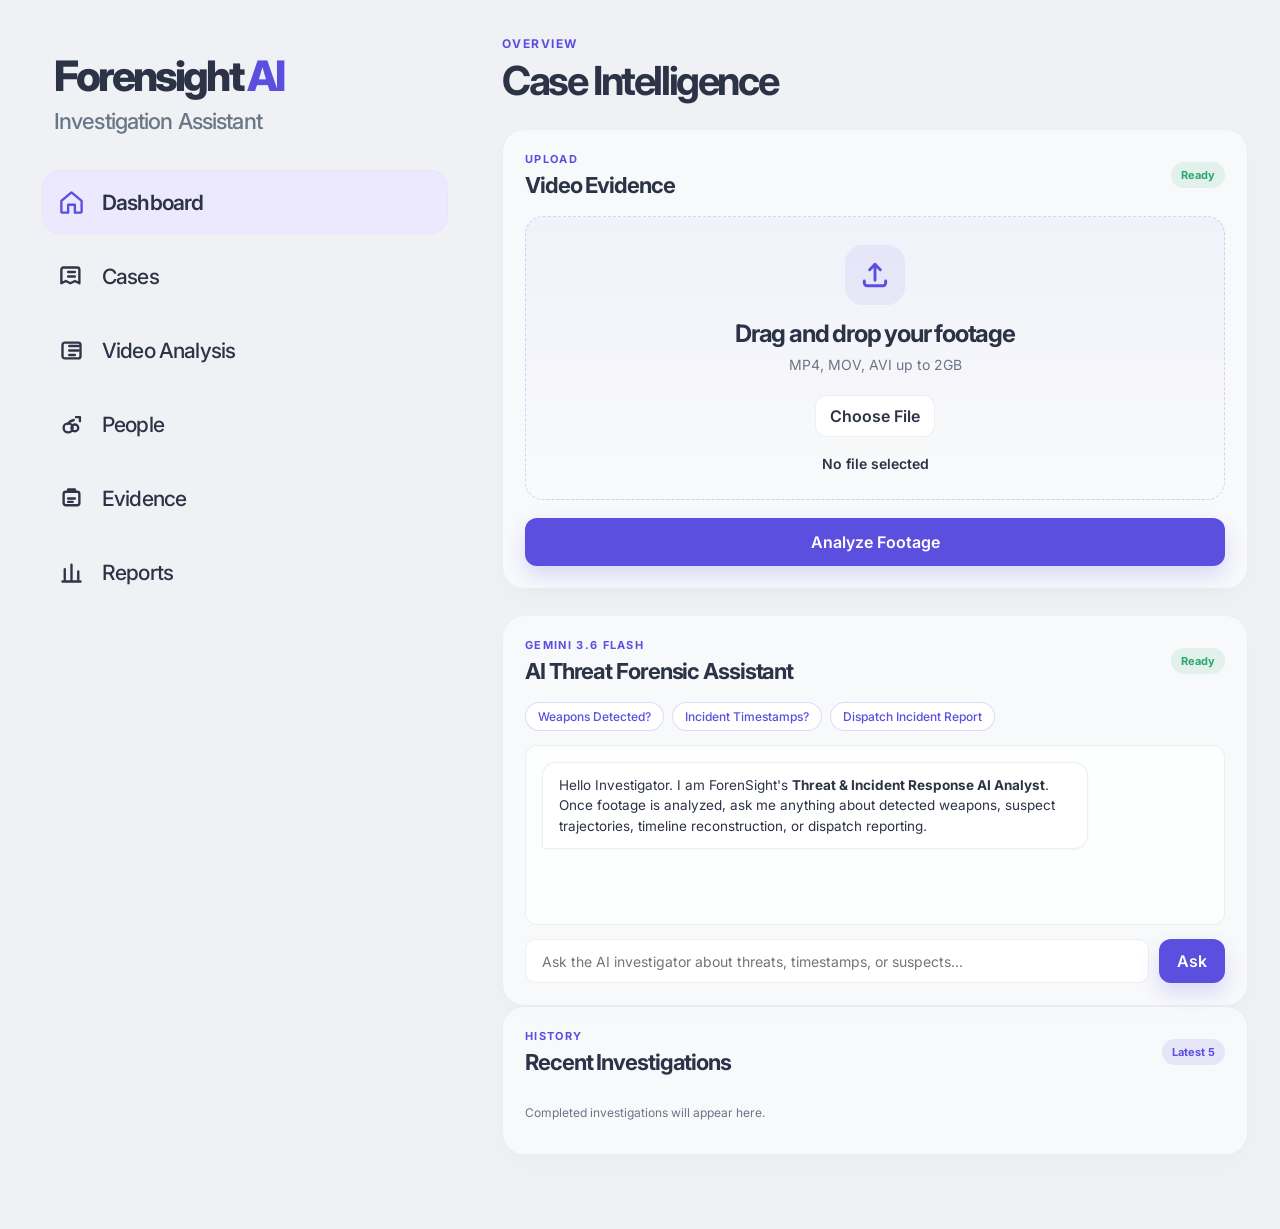
==== commit 1d3d139c: "low-level  threat detection implementation" ====
--- a/frontend/index.html
+++ b/frontend/index.html
@@ -117,10 +117,28 @@
             </video>
             <div class="video-actions">
               <a class="secondary-btn" id="downloadVideoLink" href="#" download>Download Annotated Video</a>
-            </div>
+              <a class="secondary-btn" id="threatsJsonLink" href="#" target="_blank" rel="noreferrer">Threat Report (JSON)</a>
+            </div>
+          </div>
+
+          <!-- Threat Assessment Banner -->
+          <div class="threat-banner threat-safe" id="threatBanner">
+            <div class="threat-badge-group">
+              <span class="threat-level-pill" id="threatLevelPill">SAFE</span>
+              <span class="threat-score-label">Peak Threat Risk: <strong id="threatScoreValue">0%</strong></span>
+            </div>
+            <div class="threat-incidents-count" id="threatIncidentsCount">0 Incidents Detected</div>
           </div>
 
           <div class="result-summary">
+            <div class="result-stat">
+              <span>Threat Level</span>
+              <strong id="statThreatLevel">SAFE</strong>
+            </div>
+            <div class="result-stat">
+              <span>Threat Incidents</span>
+              <strong id="statThreatIncidents">0</strong>
+            </div>
             <div class="result-stat">
               <span>Total detections</span>
               <strong id="totalDetections">0</strong>
@@ -128,6 +146,17 @@
             <div class="result-stat result-objects">
               <span>Objects detected</span>
               <div id="objectCounts">No objects detected</div>
+            </div>
+          </div>
+
+          <!-- Threat Incidents Timeline -->
+          <div class="incidents-section" id="incidentsSection">
+            <div class="section-title-row">
+              <h3>Threat Incidents & Key Markers</h3>
+              <span class="subtext">Click any incident to jump video directly to that moment</span>
+            </div>
+            <div class="incidents-list" id="incidentsList">
+              <div class="no-incidents">No high-risk threat incidents identified in this footage.</div>
             </div>
           </div>
 
@@ -150,6 +179,34 @@
           <p class="result-note" id="resultNote"></p>
         </section>
 
+        <!-- AI Forensic Chat Panel -->
+        <section class="panel chat-panel" id="investigationChatPanel">
+          <div class="panel-header">
+            <div>
+              <p class="eyebrow small">Gemini 3.6 Flash</p>
+              <h2>AI Threat Forensic Assistant</h2>
+            </div>
+            <span class="status-pill ok" id="chatStatusPill">Ready</span>
+          </div>
+
+          <div class="chat-quick-prompts" id="chatQuickPrompts">
+            <button type="button" class="prompt-chip" data-prompt="Was any lethal weapon, gun, or knife detected in this footage?">Weapons Detected?</button>
+            <button type="button" class="prompt-chip" data-prompt="At what exact timestamps did threat incidents occur and who was armed?">Incident Timestamps?</button>
+            <button type="button" class="prompt-chip" data-prompt="Generate a formal security incident summary report for police or security dispatch.">Dispatch Incident Report</button>
+          </div>
+
+          <div class="chat-messages" id="chatMessages">
+            <div class="chat-bubble model">
+              <p>Hello Investigator. I am ForenSight's <strong>Threat & Incident Response AI Analyst</strong>. Once footage is analyzed, ask me anything about detected weapons, suspect trajectories, timeline reconstruction, or dispatch reporting.</p>
+            </div>
+          </div>
+
+          <form class="chat-input-form" id="chatForm">
+            <input type="text" id="chatInput" placeholder="Ask the AI investigator about threats, timestamps, or suspects..." autocomplete="off" />
+            <button type="submit" class="primary-btn" id="chatSendBtn">Ask</button>
+          </form>
+        </section>
+
         <section class="panel recent-panel" id="recentInvestigationsPanel">
           <div class="panel-header">
             <div>
--- a/frontend/css/style.css
+++ b/frontend/css/style.css
@@ -1,4 +1,4 @@
-﻿:root {
+:root {
   --bg: #eff1f5;
   --purple: #5b4fe0;
   --purple-soft: #ece9ff;
@@ -769,6 +769,398 @@
   background: rgba(91, 79, 224, 0.12);
 }
 
+/* ==================================================
+   THREAT DETECTION & INCIDENTS STYLING
+   ================================================== */
+
+.threat-banner {
+  display: flex;
+  justify-content: space-between;
+  align-items: center;
+  padding: 16px 20px;
+  border-radius: 14px;
+  margin-bottom: 20px;
+  transition: all 0.3s ease;
+}
+
+.threat-banner.threat-safe,
+.threat-banner.threat-low {
+  background: rgba(44, 167, 109, 0.12);
+  border: 1px solid rgba(44, 167, 109, 0.35);
+  color: #1e7a4f;
+}
+
+.threat-banner.threat-medium {
+  background: rgba(212, 155, 47, 0.14);
+  border: 1px solid rgba(212, 155, 47, 0.4);
+  color: #a06e12;
+}
+
+.threat-banner.threat-high {
+  background: rgba(234, 88, 12, 0.14);
+  border: 1px solid rgba(234, 88, 12, 0.45);
+  color: #c2410c;
+}
+
+.threat-banner.threat-critical {
+  background: rgba(223, 90, 90, 0.18);
+  border: 1px solid rgba(223, 90, 90, 0.55);
+  color: #b91c1c;
+  animation: threatPulse 2s infinite;
+}
+
+@keyframes threatPulse {
+  0% { box-shadow: 0 0 0 0 rgba(223, 90, 90, 0.4); }
+  70% { box-shadow: 0 0 0 8px rgba(223, 90, 90, 0); }
+  100% { box-shadow: 0 0 0 0 rgba(223, 90, 90, 0); }
+}
+
+.threat-badge-group {
+  display: flex;
+  align-items: center;
+  gap: 14px;
+}
+
+.threat-level-pill {
+  padding: 6px 14px;
+  border-radius: 999px;
+  font-size: 13px;
+  font-weight: 800;
+  letter-spacing: 0.05em;
+  text-transform: uppercase;
+}
+
+.threat-level-pill.safe,
+.threat-level-pill.low {
+  background: #2ca76d;
+  color: #ffffff;
+}
+
+.threat-level-pill.medium {
+  background: #d49b2f;
+  color: #ffffff;
+}
+
+.threat-level-pill.high {
+  background: #ea580c;
+  color: #ffffff;
+}
+
+.threat-level-pill.critical {
+  background: #dc2626;
+  color: #ffffff;
+}
+
+.threat-score-label {
+  font-size: 14px;
+  font-weight: 500;
+}
+
+.threat-score-label strong {
+  font-size: 16px;
+  font-weight: 700;
+}
+
+.threat-incidents-count {
+  font-size: 14px;
+  font-weight: 600;
+}
+
+.threat-level-text.critical { color: #dc2626; }
+.threat-level-text.high { color: #ea580c; }
+.threat-level-text.medium { color: #d49b2f; }
+.threat-level-text.safe { color: #2ca76d; }
+
+.recent-item-title-row {
+  display: flex;
+  align-items: center;
+  gap: 10px;
+}
+
+.threat-pill {
+  display: inline-block;
+  padding: 3px 8px;
+  border-radius: 6px;
+  font-size: 10px;
+  font-weight: 700;
+  text-transform: uppercase;
+}
+
+.threat-pill.safe,
+.threat-pill.low { background: rgba(44, 167, 109, 0.15); color: #1e7a4f; }
+.threat-pill.medium { background: rgba(212, 155, 47, 0.18); color: #a06e12; }
+.threat-pill.high { background: rgba(234, 88, 12, 0.18); color: #c2410c; }
+.threat-pill.critical { background: rgba(220, 38, 38, 0.2); color: #dc2626; }
+
+/* Incidents Section */
+.incidents-section {
+  margin: 22px 0;
+  padding: 18px;
+  border-radius: 14px;
+  background: rgba(255, 255, 255, 0.7);
+  border: 1px solid var(--line);
+}
+
+.section-title-row {
+  display: flex;
+  justify-content: space-between;
+  align-items: baseline;
+  margin-bottom: 14px;
+}
+
+.section-title-row h3 {
+  margin: 0;
+  font-size: 16px;
+  font-weight: 700;
+  color: var(--text);
+}
+
+.section-title-row .subtext {
+  font-size: 12px;
+  color: var(--muted);
+}
+
+.incidents-list {
+  display: flex;
+  flex-direction: column;
+  gap: 10px;
+}
+
+.no-incidents {
+  padding: 14px;
+  text-align: center;
+  color: var(--muted);
+  font-size: 13px;
+  background: rgba(45, 51, 71, 0.03);
+  border-radius: 8px;
+}
+
+.incident-card {
+  padding: 12px 16px;
+  border-radius: 10px;
+  background: #ffffff;
+  border: 1px solid var(--line);
+  border-left: 5px solid var(--muted);
+  box-shadow: 0 2px 6px rgba(0, 0, 0, 0.02);
+}
+
+.incident-card.critical { border-left-color: #dc2626; background: #fffaf9; }
+.incident-card.high { border-left-color: #ea580c; background: #fffbf7; }
+.incident-card.medium { border-left-color: #d49b2f; background: #fffdf9; }
+
+.incident-header {
+  display: flex;
+  justify-content: space-between;
+  align-items: center;
+  margin-bottom: 6px;
+}
+
+.incident-badge {
+  font-size: 12px;
+  font-weight: 700;
+  text-transform: uppercase;
+}
+
+.incident-badge.critical { color: #dc2626; }
+.incident-badge.high { color: #ea580c; }
+.incident-badge.medium { color: #d49b2f; }
+
+.incident-time {
+  font-size: 12px;
+  color: var(--muted);
+  font-weight: 500;
+}
+
+.incident-body {
+  display: flex;
+  justify-content: space-between;
+  align-items: center;
+  gap: 12px;
+}
+
+.incident-info {
+  font-size: 13px;
+  color: var(--text);
+}
+
+.armed-badge {
+  display: inline-block;
+  padding: 2px 6px;
+  border-radius: 4px;
+  background: rgba(220, 38, 38, 0.12);
+  color: #dc2626;
+  font-weight: 700;
+  font-size: 11px;
+}
+
+.jump-btn {
+  display: inline-flex;
+  align-items: center;
+  gap: 6px;
+  padding: 6px 12px;
+  border-radius: 8px;
+  border: 1px solid var(--purple);
+  background: var(--purple-soft);
+  color: var(--purple);
+  font-size: 12px;
+  font-weight: 600;
+  cursor: pointer;
+  transition: all 0.2s ease;
+  white-space: nowrap;
+}
+
+.jump-btn:hover {
+  background: var(--purple);
+  color: #ffffff;
+}
+
+.threat-row {
+  background: rgba(220, 38, 38, 0.05);
+}
+
+.threat-tag {
+  display: inline-block;
+  margin-left: 6px;
+  padding: 2px 6px;
+  border-radius: 4px;
+  background: #dc2626;
+  color: #ffffff;
+  font-size: 10px;
+  font-weight: 700;
+  text-transform: uppercase;
+}
+
+/* AI Forensic Chat Panel */
+.chat-panel {
+  margin-top: 26px;
+}
+
+.chat-quick-prompts {
+  display: flex;
+  flex-wrap: wrap;
+  gap: 8px;
+  margin-bottom: 14px;
+}
+
+.prompt-chip {
+  padding: 6px 12px;
+  border-radius: 20px;
+  border: 1px solid rgba(91, 79, 224, 0.2);
+  background: #ffffff;
+  color: var(--purple);
+  font-size: 12px;
+  font-weight: 500;
+  cursor: pointer;
+  transition: all 0.15s ease;
+}
+
+.prompt-chip:hover {
+  background: var(--purple-soft);
+  border-color: var(--purple);
+}
+
+.chat-messages {
+  max-height: 360px;
+  min-height: 180px;
+  overflow-y: auto;
+  padding: 16px;
+  background: rgba(255, 255, 255, 0.75);
+  border-radius: 12px;
+  border: 1px solid var(--line);
+  display: flex;
+  flex-direction: column;
+  gap: 12px;
+  margin-bottom: 14px;
+}
+
+.chat-bubble {
+  max-width: 82%;
+  padding: 12px 16px;
+  border-radius: 14px;
+  font-size: 13.5px;
+  line-height: 1.5;
+  box-shadow: 0 1px 3px rgba(0, 0, 0, 0.04);
+}
+
+.chat-bubble p {
+  margin: 0 0 8px 0;
+}
+
+.chat-bubble p:last-child {
+  margin-bottom: 0;
+}
+
+.chat-bubble.model {
+  align-self: flex-start;
+  background: #ffffff;
+  color: var(--text);
+  border: 1px solid var(--line);
+  border-bottom-left-radius: 4px;
+}
+
+.chat-bubble.user {
+  align-self: flex-end;
+  background: var(--purple);
+  color: #ffffff;
+  border-bottom-right-radius: 4px;
+}
+
+.chat-bubble.error {
+  background: rgba(220, 38, 38, 0.1);
+  color: #dc2626;
+  border: 1px solid rgba(220, 38, 38, 0.2);
+}
+
+.chat-bubble.loading {
+  display: flex;
+  align-items: center;
+  min-height: 40px;
+}
+
+.typing-indicator {
+  display: flex;
+  gap: 4px;
+  align-items: center;
+}
+
+.typing-indicator span {
+  width: 6px;
+  height: 6px;
+  background: var(--muted);
+  border-radius: 50%;
+  animation: typing 1.2s infinite ease-in-out;
+}
+
+.typing-indicator span:nth-child(2) { animation-delay: 0.2s; }
+.typing-indicator span:nth-child(3) { animation-delay: 0.4s; }
+
+@keyframes typing {
+  0%, 80%, 100% { transform: scale(0.6); opacity: 0.4; }
+  40% { transform: scale(1.1); opacity: 1; }
+}
+
+.chat-input-form {
+  display: flex;
+  gap: 10px;
+}
+
+.chat-input-form input {
+  flex: 1;
+  padding: 12px 16px;
+  border-radius: 10px;
+  border: 1px solid var(--line);
+  background: #ffffff;
+  color: var(--text);
+  font-size: 14px;
+  outline: none;
+  transition: border-color 0.2s;
+}
+
+.chat-input-form input:focus {
+  border-color: var(--purple);
+  box-shadow: 0 0 0 3px rgba(91, 79, 224, 0.12);
+}
+
 @media (max-width: 1100px) {
   .stats-grid {
     grid-template-columns: repeat(2, minmax(180px, 1fr));
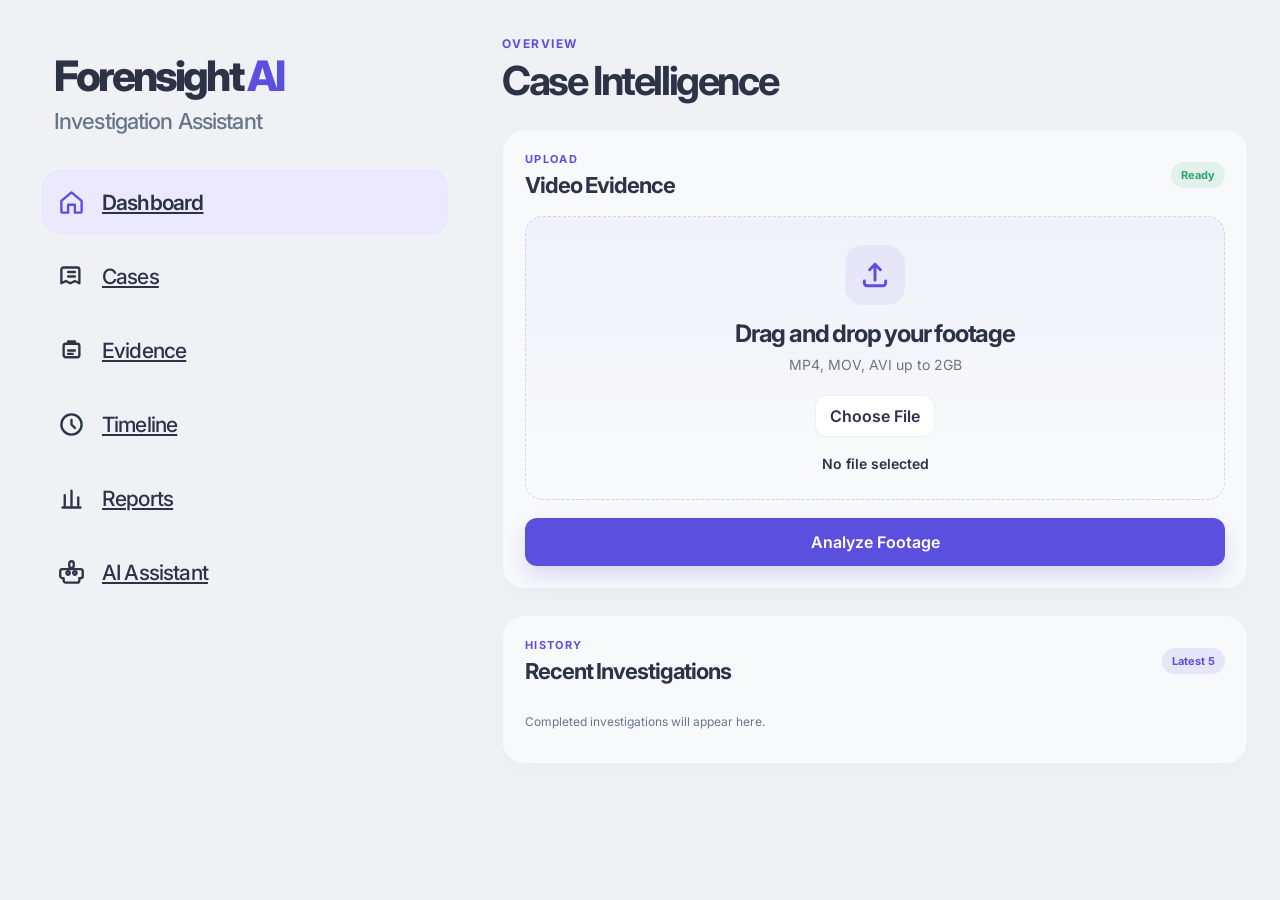
==== commit d455faef: "Implement cases evidence reports and AI assistant pages" ====
--- a/frontend/index.html
+++ b/frontend/index.html
@@ -18,52 +18,52 @@
       </div>
 
       <nav class="nav" aria-label="Sidebar navigation">
-        <div class="nav-item active">
+        <a href="index.html" class="nav-item active">
           <span class="nav-icon" aria-hidden="true">
             <svg viewBox="0 0 24 24"><path d="M3 10.5 12 3l9 7.5V20a1 1 0 0 1-1 1h-5v-7H9v7H4a1 1 0 0 1-1-1z"/></svg>
           </span>
           <span>Dashboard</span>
-        </div>
-
-        <div class="nav-item">
+        </a>
+
+        <a href="cases.html" class="nav-item">
           <span class="nav-icon" aria-hidden="true">
             <svg viewBox="0 0 24 24"><path d="M7 4h10a2 2 0 0 1 2 2v12l-4-2-4 2-4-2-4 2V6a2 2 0 0 1 2-2zm2 4h6M9 12h6"/></svg>
           </span>
           <span>Cases</span>
-        </div>
-
-        <div class="nav-item">
-          <span class="nav-icon" aria-hidden="true">
-            <svg viewBox="0 0 24 24"><path d="M6 5h12a2 2 0 0 1 2 2v10a2 2 0 0 1-2 2H6a2 2 0 0 1-2-2V7a2 2 0 0 1 2-2zm4 3h8M10 12h8M10 16h5"/></svg>
-          </span>
-          <span>Video Analysis</span>
-        </div>
-
-        <div class="nav-item">
-          <span class="nav-icon" aria-hidden="true">
-            <svg viewBox="0 0 24 24"><path d="M9 19a4 4 0 1 1 0-8 4 4 0 0 1 0 8zm6-1a3 3 0 1 1 0-6 3 3 0 0 1 0 6zM8.5 11.5c1.4-1.8 3.4-3 5.5-3.5M16 5.5h3.5V9"/></svg>
-          </span>
-          <span>People</span>
-        </div>
-
-        <div class="nav-item">
+        </a>
+
+        <a href="evidence.html" class="nav-item">
           <span class="nav-icon" aria-hidden="true">
             <svg viewBox="0 0 24 24"><path d="M7 6h10a2 2 0 0 1 2 2v8a2 2 0 0 1-2 2H7a2 2 0 0 1-2-2V8a2 2 0 0 1 2-2zm2 0V4h6v2M9 12h6M9 15h4"/></svg>
           </span>
           <span>Evidence</span>
-        </div>
-
-        <div class="nav-item">
+        </a>
+
+        <a href="timeline.html" class="nav-item">
+          <span class="nav-icon" aria-hidden="true">
+            <svg viewBox="0 0 24 24"><path d="M12 8v4l3 3m6-3a9 9 0 1 1-18 0 9 9 0 0 1 18 0z"/></svg>
+          </span>
+          <span>Timeline</span>
+        </a>
+
+        <a href="reports.html" class="nav-item">
           <span class="nav-icon" aria-hidden="true">
             <svg viewBox="0 0 24 24"><path d="M6 18V9m6 9V5m6 13v-7M4 20h16"/></svg>
           </span>
           <span>Reports</span>
-        </div>
+        </a>
+
+        <a href="ai-assistant.html" class="nav-item">
+          <span class="nav-icon" aria-hidden="true">
+            <svg viewBox="0 0 24 24"><path d="M12 2a2 2 0 0 1 2 2v2a2 2 0 0 1-2 2 2 2 0 0 1-2-2V4a2 2 0 0 1 2-2zm8 7a2 2 0 0 1 2 2v4a2 2 0 0 1-2 2h-1v2a2 2 0 0 1-2 2H7a2 2 0 0 1-2-2v-2H4a2 2 0 0 1-2-2v-4a2 2 0 0 1 2-2h16zM9 11a1.5 1.5 0 1 0 0 3 1.5 1.5 0 0 0 0-3zm6 0a1.5 1.5 0 1 0 0 3 1.5 1.5 0 0 0 0-3z"/></svg>
+          </span>
+          <span>AI Assistant</span>
+        </a>
       </nav>
     </aside>
 
     <main class="content-area" aria-label="Main content">
-      <div class="dashboard">
+      <div class="dashboard page-section" id="pageDashboard">
         <header class="topbar">
           <div>
             <p class="eyebrow">Overview</p>
@@ -179,34 +179,6 @@
           <p class="result-note" id="resultNote"></p>
         </section>
 
-        <!-- AI Forensic Chat Panel -->
-        <section class="panel chat-panel" id="investigationChatPanel">
-          <div class="panel-header">
-            <div>
-              <p class="eyebrow small">Gemini 3.6 Flash</p>
-              <h2>AI Threat Forensic Assistant</h2>
-            </div>
-            <span class="status-pill ok" id="chatStatusPill">Ready</span>
-          </div>
-
-          <div class="chat-quick-prompts" id="chatQuickPrompts">
-            <button type="button" class="prompt-chip" data-prompt="Was any lethal weapon, gun, or knife detected in this footage?">Weapons Detected?</button>
-            <button type="button" class="prompt-chip" data-prompt="At what exact timestamps did threat incidents occur and who was armed?">Incident Timestamps?</button>
-            <button type="button" class="prompt-chip" data-prompt="Generate a formal security incident summary report for police or security dispatch.">Dispatch Incident Report</button>
-          </div>
-
-          <div class="chat-messages" id="chatMessages">
-            <div class="chat-bubble model">
-              <p>Hello Investigator. I am ForenSight's <strong>Threat & Incident Response AI Analyst</strong>. Once footage is analyzed, ask me anything about detected weapons, suspect trajectories, timeline reconstruction, or dispatch reporting.</p>
-            </div>
-          </div>
-
-          <form class="chat-input-form" id="chatForm">
-            <input type="text" id="chatInput" placeholder="Ask the AI investigator about threats, timestamps, or suspects..." autocomplete="off" />
-            <button type="submit" class="primary-btn" id="chatSendBtn">Ask</button>
-          </form>
-        </section>
-
         <section class="panel recent-panel" id="recentInvestigationsPanel">
           <div class="panel-header">
             <div>
@@ -227,3 +199,4 @@
   <script src="js/dashboard.js"></script>
 </body>
 </html>
+
--- a/frontend/css/style.css
+++ b/frontend/css/style.css
@@ -1219,3 +1219,244 @@
   }
 }
 
+/* ==================================================
+   PAGE SECTIONS & TABS (Cases / Evidence / Reports)
+   ================================================== */
+
+.page-section.hidden {
+  display: none !important;
+}
+
+/* Form controls */
+.form-group {
+  margin-bottom: 16px;
+}
+
+.form-group label {
+  display: block;
+  font-size: 11px;
+  font-weight: 700;
+  color: var(--muted);
+  text-transform: uppercase;
+  letter-spacing: 0.08em;
+  margin-bottom: 6px;
+}
+
+.form-group input,
+.form-group textarea,
+.form-group select {
+  width: 100%;
+  padding: 11px 14px;
+  border-radius: 10px;
+  border: 1px solid var(--line);
+  background: #ffffff;
+  color: var(--text);
+  font: inherit;
+  font-size: 14px;
+  outline: none;
+  transition: border-color 0.2s;
+}
+
+.form-group input:focus,
+.form-group textarea:focus,
+.form-group select:focus {
+  border-color: var(--purple);
+  box-shadow: 0 0 0 3px rgba(91, 79, 224, 0.12);
+}
+
+.form-group textarea {
+  resize: vertical;
+}
+
+.form-row {
+  display: grid;
+  grid-template-columns: 1fr 1fr;
+  gap: 16px;
+}
+
+/* Case Card items */
+.case-card {
+  padding: 18px 0;
+  border-bottom: 1px solid var(--line);
+  display: flex;
+  justify-content: space-between;
+  align-items: flex-start;
+  gap: 20px;
+}
+
+.case-card:last-child {
+  border-bottom: 0;
+  padding-bottom: 0;
+}
+
+.case-card-main {
+  flex: 1;
+  min-width: 0;
+}
+
+.case-card-meta {
+  display: flex;
+  align-items: center;
+  gap: 10px;
+  margin-bottom: 6px;
+}
+
+.case-card-meta h3 {
+  margin: 0;
+  font-size: 16px;
+  letter-spacing: -0.03em;
+  color: var(--text);
+}
+
+.case-card-main p {
+  margin: 0 0 6px;
+  font-size: 13px;
+  color: var(--muted);
+}
+
+.case-card-details {
+  display: flex;
+  flex-wrap: wrap;
+  gap: 12px;
+  font-size: 12px;
+  color: var(--muted);
+}
+
+.case-card-actions {
+  display: flex;
+  flex-shrink: 0;
+  gap: 8px;
+}
+
+/* Evidence / Timeline toggles */
+.evidence-tab-btn.active {
+  background: var(--purple-soft);
+  color: var(--purple);
+  border-color: rgba(91, 79, 224, 0.2);
+}
+
+/* Timeline Events */
+.timeline-event {
+  display: flex;
+  gap: 14px;
+  align-items: flex-start;
+  padding: 12px 0;
+  border-bottom: 1px solid var(--line);
+}
+
+.timeline-event:last-child {
+  border-bottom: 0;
+}
+
+.timeline-marker {
+  width: 10px;
+  height: 10px;
+  border-radius: 50%;
+  flex-shrink: 0;
+  margin-top: 5px;
+}
+
+.timeline-marker.threat {
+  background: var(--danger);
+  box-shadow: 0 0 8px rgba(223, 90, 90, 0.4);
+}
+
+.timeline-marker.safe {
+  background: var(--success);
+}
+
+.timeline-event-body {
+  flex: 1;
+  min-width: 0;
+}
+
+.timeline-event-body strong {
+  display: block;
+  font-size: 13px;
+  color: var(--text);
+  margin-bottom: 2px;
+}
+
+.timeline-event-body span {
+  font-size: 12px;
+  color: var(--muted);
+}
+
+.timeline-time {
+  font-size: 12px;
+  color: var(--muted);
+  font-weight: 600;
+  white-space: nowrap;
+}
+
+/* Report Findings */
+.finding-item {
+  padding: 14px 0;
+  border-bottom: 1px solid var(--line);
+}
+
+.finding-item:last-child {
+  border-bottom: 0;
+}
+
+.finding-item h4 {
+  margin: 0 0 4px;
+  font-size: 14px;
+  letter-spacing: -0.02em;
+  color: var(--text);
+}
+
+.finding-item p {
+  margin: 0;
+  font-size: 13px;
+  color: var(--muted);
+}
+
+/* Quick link chips */
+.analysis-quick-link {
+  display: inline-flex;
+  align-items: center;
+  gap: 6px;
+  padding: 5px 12px;
+  border-radius: 20px;
+  border: 1px solid rgba(91, 79, 224, 0.2);
+  background: #ffffff;
+  color: var(--purple);
+  font-size: 12px;
+  font-weight: 500;
+  cursor: pointer;
+  transition: all 0.15s ease;
+}
+
+.analysis-quick-link:hover {
+  background: var(--purple-soft);
+  border-color: var(--purple);
+}
+
+.analysis-id-input {
+  flex: 1;
+  padding: 12px 16px;
+  border-radius: 10px;
+  border: 1px solid var(--line);
+  background: #ffffff;
+  color: var(--text);
+  font: inherit;
+  font-size: 14px;
+  outline: none;
+  transition: border-color 0.2s;
+}
+
+.analysis-id-input:focus {
+  border-color: var(--purple);
+  box-shadow: 0 0 0 3px rgba(91, 79, 224, 0.12);
+}
+
+.inline-error {
+  margin-top: 10px;
+  padding: 10px 14px;
+  border-radius: 10px;
+  background: rgba(223, 90, 90, 0.1);
+  color: var(--danger);
+  font-size: 13px;
+  font-weight: 500;
+}
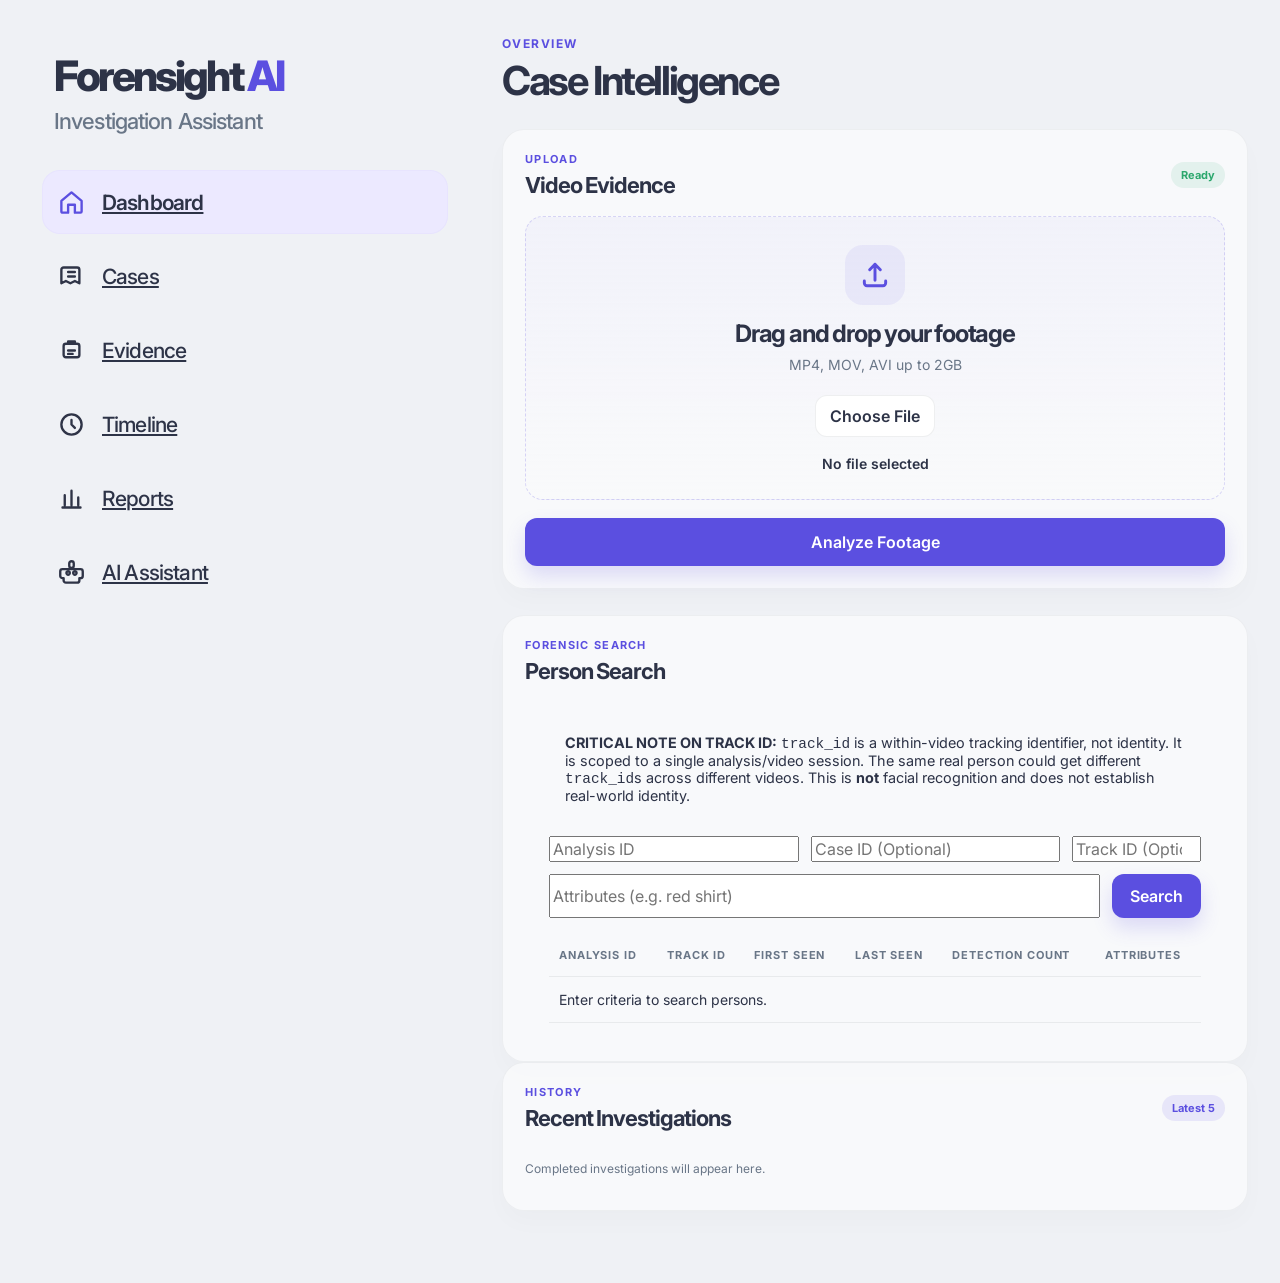
==== commit a5f67706: "Database is added" ====
--- a/frontend/index.html
+++ b/frontend/index.html
@@ -179,6 +179,53 @@
           <p class="result-note" id="resultNote"></p>
         </section>
 
+        <section class="panel persons-panel" id="personSearchPanel">
+          <div class="panel-header">
+            <div>
+              <p class="eyebrow small">Forensic Search</p>
+              <h2>Person Search</h2>
+            </div>
+          </div>
+          
+          <div style="padding: 1rem 1.5rem;">
+            <div style="margin-bottom: 1rem; padding: 1rem; background: var(--bg-tertiary); border-radius: 8px; border-left: 4px solid var(--accent-primary);">
+              <p style="margin: 0; font-size: 0.9rem; color: var(--text-secondary);">
+                <strong>CRITICAL NOTE ON TRACK ID:</strong> <code>track_id</code> is a within-video tracking identifier, not identity. 
+                It is scoped to a single analysis/video session. The same real person could get different <code>track_id</code>s across different videos. 
+                This is <strong>not</strong> facial recognition and does not establish real-world identity.
+              </p>
+            </div>
+            
+            <form id="personSearchForm" style="display: flex; gap: 0.75rem; margin-bottom: 1rem; flex-wrap: wrap;">
+              <input type="text" id="searchAnalysisId" placeholder="Analysis ID" class="form-input" style="flex: 1; min-width: 200px;" />
+              <input type="text" id="searchCaseId" placeholder="Case ID (Optional)" class="form-input" style="flex: 1; min-width: 150px;" />
+              <input type="number" id="searchTrackId" placeholder="Track ID (Optional)" class="form-input" style="flex: 0.5; min-width: 100px;" />
+              <input type="text" id="searchAttributes" placeholder="Attributes (e.g. red shirt)" class="form-input" style="flex: 1; min-width: 200px;" />
+              <button type="submit" class="primary-btn" id="searchPersonsBtn">Search</button>
+            </form>
+            
+            <div id="searchPersonsError" class="inline-error hidden" style="margin-bottom: 1rem;"></div>
+            
+            <div class="table-wrap result-table-wrap">
+              <table>
+                <thead>
+                  <tr>
+                    <th>Analysis ID</th>
+                    <th>Track ID</th>
+                    <th>First Seen</th>
+                    <th>Last Seen</th>
+                    <th>Detection Count</th>
+                    <th>Attributes</th>
+                  </tr>
+                </thead>
+                <tbody id="personsSearchResults">
+                  <tr><td colspan="6">Enter criteria to search persons.</td></tr>
+                </tbody>
+              </table>
+            </div>
+          </div>
+        </section>
+
         <section class="panel recent-panel" id="recentInvestigationsPanel">
           <div class="panel-header">
             <div>
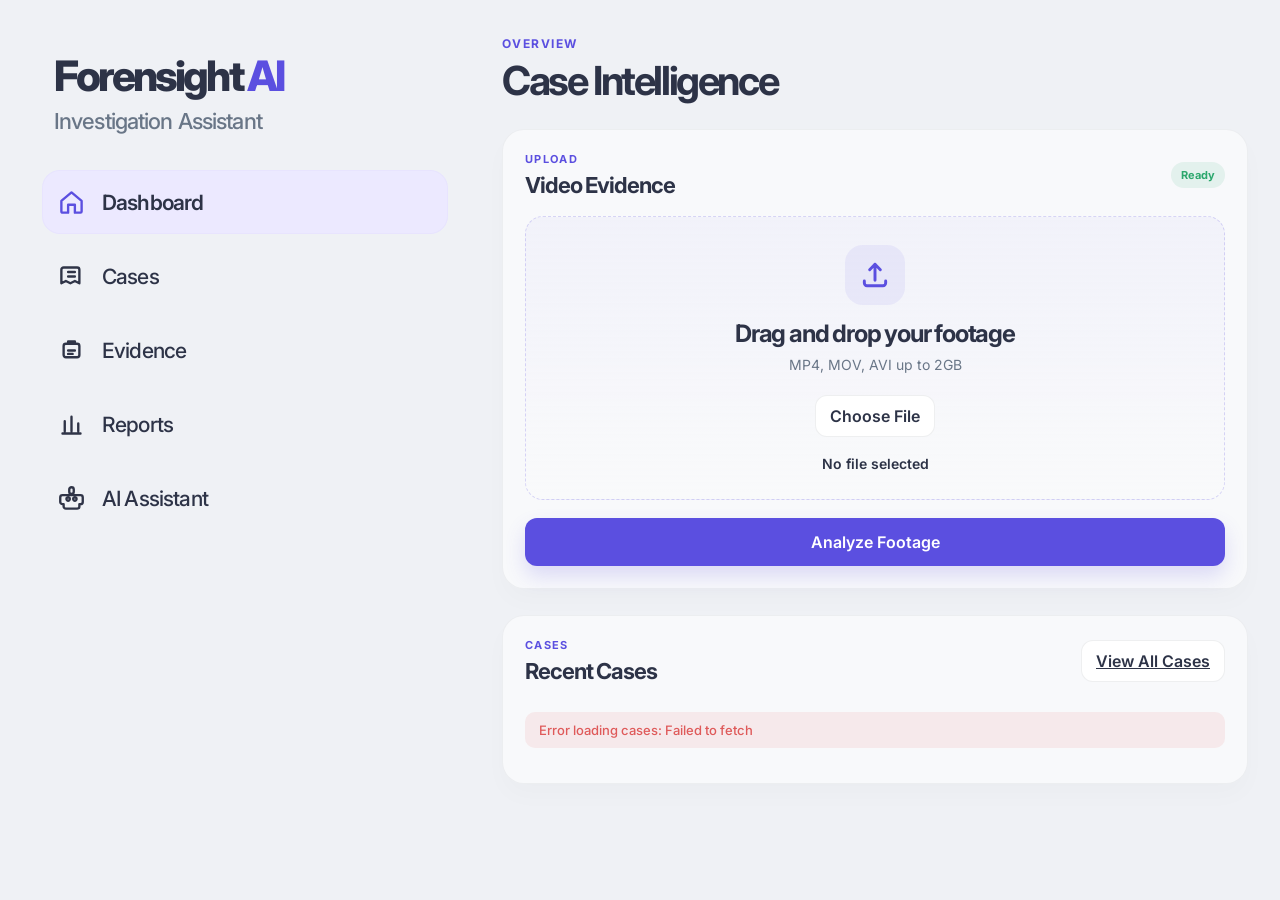
==== commit e372ad10: "Configure MongoDB integration" ====
--- a/frontend/index.html
+++ b/frontend/index.html
@@ -7,7 +7,7 @@
   <link rel="preconnect" href="https://fonts.googleapis.com" />
   <link rel="preconnect" href="https://fonts.gstatic.com" crossorigin />
   <link href="https://fonts.googleapis.com/css2?family=Inter:wght@400;500;600;700;800&display=swap" rel="stylesheet" />
-  <link rel="stylesheet" href="css/style.css" />
+  <link rel="stylesheet" href="css/style.css?v=20261021-1526" />
 </head>
 <body>
   <div class="app-shell">
@@ -39,13 +39,6 @@
           <span>Evidence</span>
         </a>
 
-        <a href="timeline.html" class="nav-item">
-          <span class="nav-icon" aria-hidden="true">
-            <svg viewBox="0 0 24 24"><path d="M12 8v4l3 3m6-3a9 9 0 1 1-18 0 9 9 0 0 1 18 0z"/></svg>
-          </span>
-          <span>Timeline</span>
-        </a>
-
         <a href="reports.html" class="nav-item">
           <span class="nav-icon" aria-hidden="true">
             <svg viewBox="0 0 24 24"><path d="M6 18V9m6 9V5m6 13v-7M4 20h16"/></svg>
@@ -95,8 +88,32 @@
             <div class="upload-actions">
               <button type="button" class="primary-btn wide" id="analyzeBtn">Analyze Footage</button>
             </div>
-          </div>
-
+
+            <!-- Live Progress Bar -->
+            <div class="progress-container hidden" id="analysisProgressContainer" style="margin-top: 15px; padding: 12px 16px; background: rgba(30, 41, 59, 0.7); border: 1px solid rgba(255,255,255,0.08); border-radius: 8px;">
+              <div style="display: flex; justify-content: space-between; font-size: 0.85rem; margin-bottom: 6px; color: #94a3b8;">
+                <span id="analysisProgressText">Initializing analysis...</span>
+                <strong id="analysisProgressPercent" style="color: #38bdf8;">0%</strong>
+              </div>
+              <div style="width: 100%; height: 8px; background: rgba(255,255,255,0.1); border-radius: 4px; overflow: hidden;">
+                <div id="analysisProgressBar" style="width: 0%; height: 100%; background: linear-gradient(90deg, #3b82f6, #10b981); transition: width 0.3s ease;"></div>
+              </div>
+            </div>
+          </div>
+
+        </section>
+
+        <section class="panel recent-cases-panel" id="recentCasesPanel">
+          <div class="panel-header">
+            <div>
+              <p class="eyebrow small">Cases</p>
+              <h2>Recent Cases</h2>
+            </div>
+            <a class="secondary-btn" href="cases.html">View All Cases</a>
+          </div>
+          <div class="recent-list" id="recentCasesList">
+            <p class="empty-state">Loading cases...</p>
+          </div>
         </section>
 
         <section class="panel results-panel hidden" id="analysisResults" aria-live="polite">
@@ -105,9 +122,13 @@
               <p class="eyebrow small">Analysis Output</p>
               <h2>Detection Results</h2>
             </div>
-            <div class="result-links">
+            <div class="result-links" style="display: flex; gap: 8px; flex-wrap: wrap;">
               <a class="secondary-btn" id="detectionsLink" href="#" target="_blank" rel="noreferrer">Open JSON</a>
               <button type="button" class="primary-btn" id="annotatedVideoLink">View Annotated Video</button>
+              <a class="secondary-btn" id="navEvidenceLink" href="evidence.html">Evidence Log</a>
+              <a class="secondary-btn" id="navTimelineLink" href="timeline.html">Timeline</a>
+              <a class="secondary-btn" id="navReportLink" href="reports.html">Report</a>
+              <a class="secondary-btn" id="navAiLink" href="ai-assistant.html">AI Assistant</a>
             </div>
           </div>
 
@@ -168,7 +189,6 @@
                   <th>Time</th>
                   <th>Object</th>
                   <th>Confidence</th>
-                  <th>Track ID</th>
                 </tr>
               </thead>
               <tbody id="detectionsTable">
@@ -179,71 +199,10 @@
           <p class="result-note" id="resultNote"></p>
         </section>
 
-        <section class="panel persons-panel" id="personSearchPanel">
-          <div class="panel-header">
-            <div>
-              <p class="eyebrow small">Forensic Search</p>
-              <h2>Person Search</h2>
-            </div>
-          </div>
-          
-          <div style="padding: 1rem 1.5rem;">
-            <div style="margin-bottom: 1rem; padding: 1rem; background: var(--bg-tertiary); border-radius: 8px; border-left: 4px solid var(--accent-primary);">
-              <p style="margin: 0; font-size: 0.9rem; color: var(--text-secondary);">
-                <strong>CRITICAL NOTE ON TRACK ID:</strong> <code>track_id</code> is a within-video tracking identifier, not identity. 
-                It is scoped to a single analysis/video session. The same real person could get different <code>track_id</code>s across different videos. 
-                This is <strong>not</strong> facial recognition and does not establish real-world identity.
-              </p>
-            </div>
-            
-            <form id="personSearchForm" style="display: flex; gap: 0.75rem; margin-bottom: 1rem; flex-wrap: wrap;">
-              <input type="text" id="searchAnalysisId" placeholder="Analysis ID" class="form-input" style="flex: 1; min-width: 200px;" />
-              <input type="text" id="searchCaseId" placeholder="Case ID (Optional)" class="form-input" style="flex: 1; min-width: 150px;" />
-              <input type="number" id="searchTrackId" placeholder="Track ID (Optional)" class="form-input" style="flex: 0.5; min-width: 100px;" />
-              <input type="text" id="searchAttributes" placeholder="Attributes (e.g. red shirt)" class="form-input" style="flex: 1; min-width: 200px;" />
-              <button type="submit" class="primary-btn" id="searchPersonsBtn">Search</button>
-            </form>
-            
-            <div id="searchPersonsError" class="inline-error hidden" style="margin-bottom: 1rem;"></div>
-            
-            <div class="table-wrap result-table-wrap">
-              <table>
-                <thead>
-                  <tr>
-                    <th>Analysis ID</th>
-                    <th>Track ID</th>
-                    <th>First Seen</th>
-                    <th>Last Seen</th>
-                    <th>Detection Count</th>
-                    <th>Attributes</th>
-                  </tr>
-                </thead>
-                <tbody id="personsSearchResults">
-                  <tr><td colspan="6">Enter criteria to search persons.</td></tr>
-                </tbody>
-              </table>
-            </div>
-          </div>
-        </section>
-
-        <section class="panel recent-panel" id="recentInvestigationsPanel">
-          <div class="panel-header">
-            <div>
-              <p class="eyebrow small">History</p>
-              <h2>Recent Investigations</h2>
-            </div>
-            <span class="status-tag">Latest 5</span>
-          </div>
-          <div class="recent-list" id="recentInvestigationsList">
-            <p class="empty-state">Completed investigations will appear here.</p>
-          </div>
-        </section>
-
       </div>
     </main>
   </div>
 
-  <script src="js/dashboard.js"></script>
+  <script src="js/dashboard.js?v=20261021-1621"></script>
 </body>
 </html>
-
--- a/frontend/css/style.css
+++ b/frontend/css/style.css
@@ -86,7 +86,37 @@
   letter-spacing: -0.04em;
   color: var(--text);
   font-weight: 500;
+  text-decoration: none;
   transition: background 0.2s ease, transform 0.2s ease;
+}
+
+.nav-item:hover,
+.nav-item:focus,
+.nav-item:active,
+.nav-item:visited {
+  text-decoration: none;
+}
+
+.nav-item[href="timeline.html"] {
+  display: none;
+}
+
+.case-session-picker {
+  display: flex;
+  flex-wrap: wrap;
+  gap: 10px;
+  align-items: center;
+}
+
+.case-session-select {
+  flex: 1 1 220px;
+  min-width: 0;
+  padding: 12px 14px;
+  border: 1px solid var(--line);
+  border-radius: 10px;
+  background: #fff;
+  color: var(--text);
+  font: inherit;
 }
 
 .nav-item.active {
@@ -1328,13 +1358,6 @@
   gap: 8px;
 }
 
-/* Evidence / Timeline toggles */
-.evidence-tab-btn.active {
-  background: var(--purple-soft);
-  color: var(--purple);
-  border-color: rgba(91, 79, 224, 0.2);
-}
-
 /* Timeline Events */
 .timeline-event {
   display: flex;
